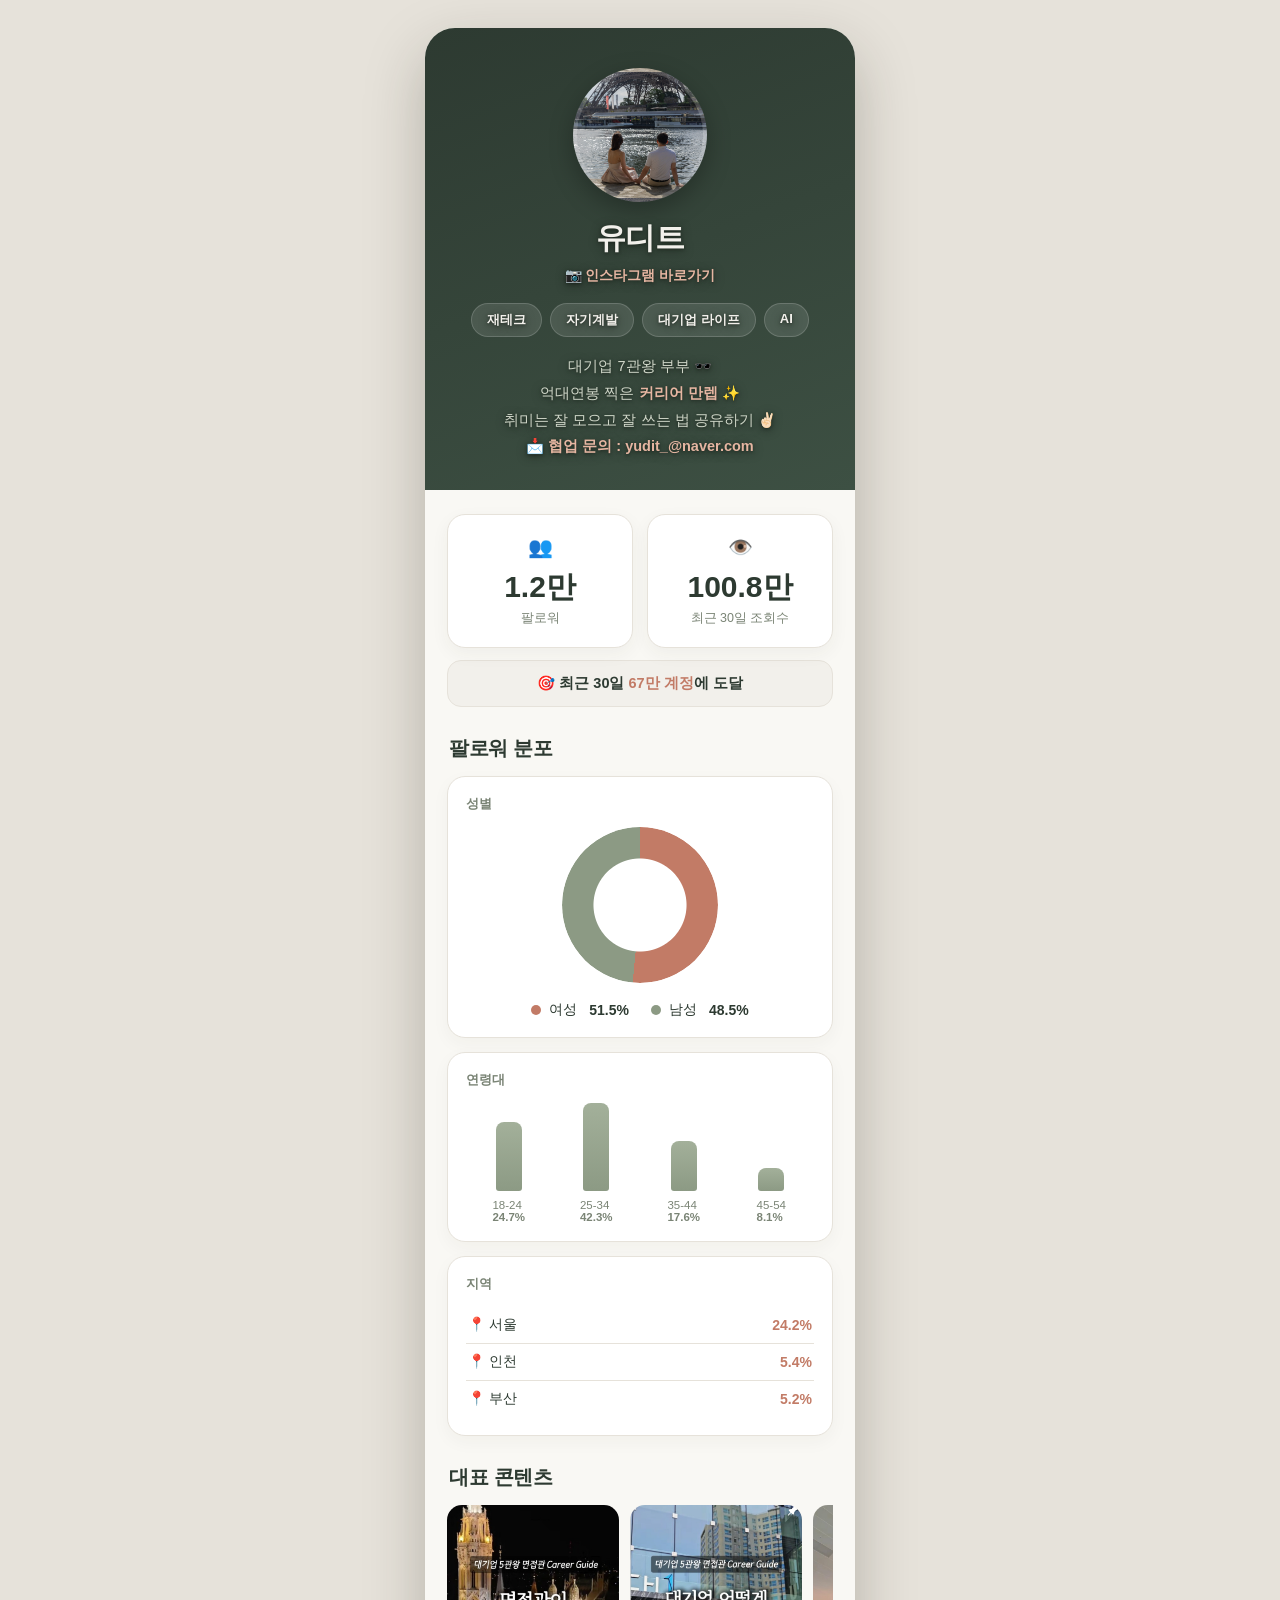
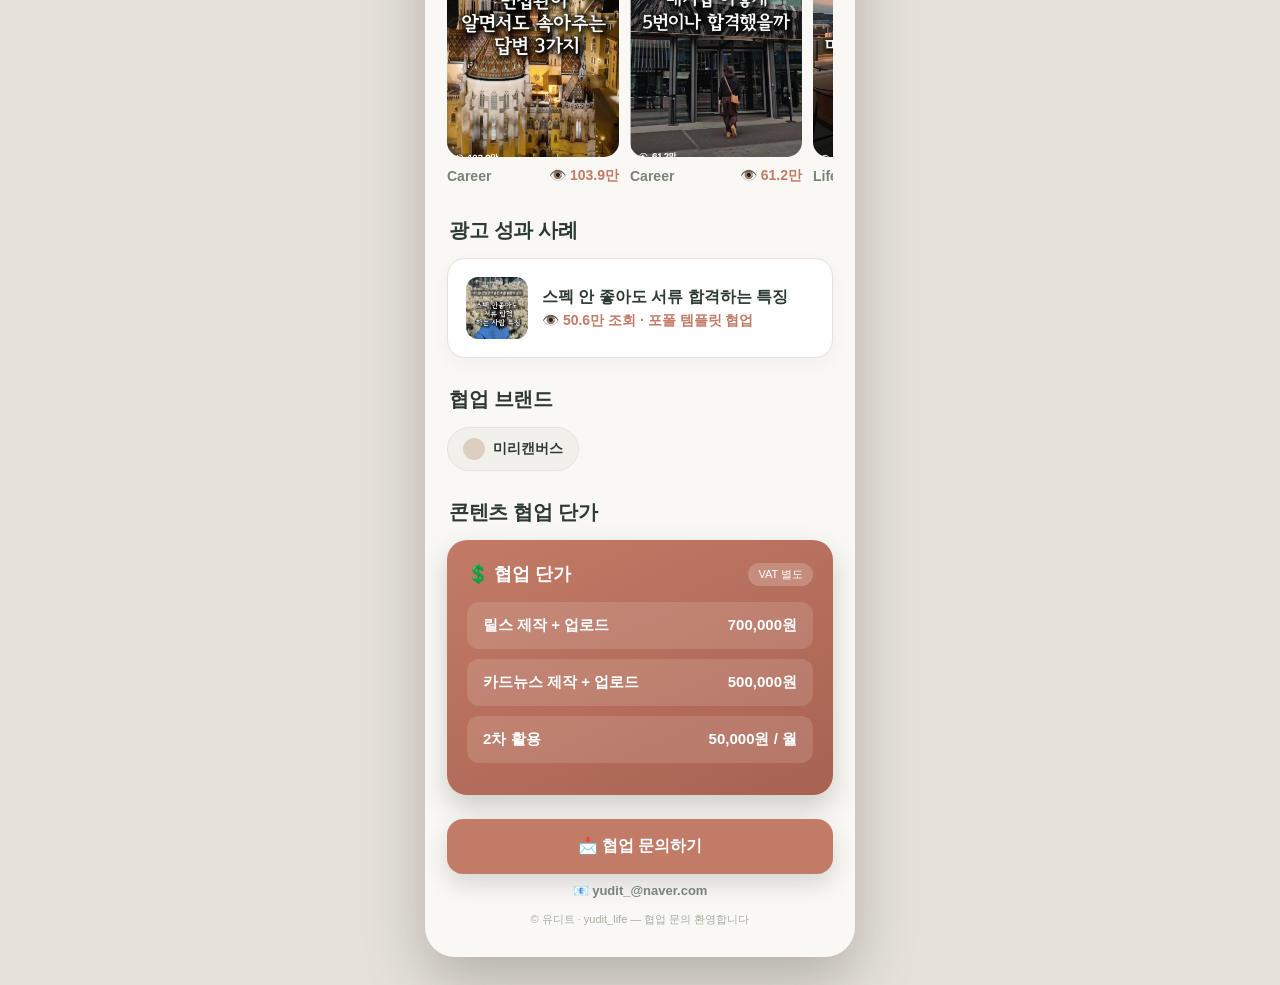
==== mediakit/index.html @ 85c6b7f2 "성과 탭 미디어킷 서브탭 추가 + 팔로워 데이터 유실 버그 수정 - saveFollowerCount에 markDirty('performance') 추가: 다른 테이블이 dirty일" ====
<!DOCTYPE html>
<html lang="ko">
<head>
<meta charset="UTF-8">
<meta name="viewport" content="width=device-width, initial-scale=1.0">
<title>유디트 미디어킷</title>
<style>
  *{box-sizing:border-box;margin:0;padding:0;}
  body{font-family:-apple-system,"Apple SD Gothic Neo","Pretendard",sans-serif;background:var(--stonebg,#E6E2DA);padding:28px 0;color:var(--ink);-webkit-font-smoothing:antialiased;}
  .demo{display:inline-block;font-size:10px;font-weight:700;color:var(--accent);background:var(--soft);border:1px solid var(--line);padding:1px 8px;border-radius:20px;vertical-align:middle;margin-left:6px;}
  .fill{color:#c2bcb0 !important;letter-spacing:1px;}

  .phone{width:430px;margin:0 auto;background:var(--pagebg);border-radius:30px;overflow:hidden;box-shadow:0 24px 60px rgba(40,35,25,.26);}

  .head{background:var(--hd);padding:40px 26px 30px;text-align:center;color:var(--hdtext);}
  .ava{width:134px;height:134px;border-radius:50%;margin:0 auto 16px;background:url('header.jpg') center 60%/cover;box-shadow:0 8px 24px rgba(0,0,0,.28);border:4px solid rgba(255,255,255,.18);}
  .head .name,.head .iglink,.head .bio,.head .tag{text-shadow:0 2px 10px rgba(20,26,20,.6),0 1px 3px rgba(20,26,20,.5);}
  .name{font-size:30px;font-weight:800;letter-spacing:-.5px;}
  .iglink{display:inline-flex;align-items:center;gap:6px;margin-top:8px;font-size:14px;color:var(--ig);font-weight:600;text-decoration:none;}
  .tags{display:flex;flex-wrap:wrap;gap:8px;justify-content:center;margin:18px 0 16px;}
  .tag{font-size:13px;font-weight:600;color:var(--hdtext);background:rgba(255,255,255,.11);border:1px solid rgba(255,255,255,.16);padding:7px 15px;border-radius:30px;}
  .bio{font-size:14.5px;line-height:1.85;color:var(--biotext);}
  .bio .em{color:var(--ig);font-weight:700;}

  .body{padding:24px 22px 30px;}
  .stat-row{display:flex;gap:14px;margin-bottom:12px;}
  .reach{background:var(--soft);border:1px solid var(--line);border-radius:14px;padding:13px;text-align:center;font-size:14.5px;font-weight:600;color:var(--ink);margin-bottom:26px;}
  .reach b{color:var(--accent);font-weight:800;}
  .stat{flex:1;background:var(--card);border:1px solid var(--line);border-radius:18px;padding:20px 14px;text-align:center;box-shadow:0 6px 18px rgba(60,50,30,.05);}
  .stat .ic{font-size:20px;}
  .stat .num{font-size:30px;font-weight:800;margin:8px 0 2px;}
  .stat .lab{font-size:12.5px;color:var(--grey);}

  h2{font-size:20px;font-weight:800;margin:28px 2px 14px;letter-spacing:-.3px;color:var(--ink);}

  .panel{background:var(--card);border:1px solid var(--line);border-radius:18px;padding:18px;box-shadow:0 6px 18px rgba(60,50,30,.04);margin-bottom:14px;}
  .panel .ttl{font-size:13px;color:var(--grey);font-weight:700;margin-bottom:14px;}

  .donut-wrap{display:flex;flex-direction:column;align-items:center;gap:18px;}
  .donut{width:156px;height:156px;border-radius:50%;flex-shrink:0;background:var(--donut);-webkit-mask:radial-gradient(circle 47px at center,transparent 98%,#000 100%);mask:radial-gradient(circle 47px at center,transparent 98%,#000 100%);}
  .legend{display:flex;gap:22px;justify-content:center;flex-wrap:wrap;}
  .legend li{list-style:none;font-size:14px;color:var(--ink);display:flex;align-items:center;gap:8px;}
  .dot{width:10px;height:10px;border-radius:50%;display:inline-block;}

  .bars{display:flex;align-items:flex-end;gap:18px;height:120px;padding:0 8px;}
  .bar-col{flex:1;display:flex;flex-direction:column;align-items:center;justify-content:flex-end;height:100%;}
  .bar{width:26px;border-radius:8px 8px 3px 3px;background:var(--bar);}
  .bar-lab{font-size:11.5px;color:var(--grey);margin-top:8px;}

  .geo{display:flex;justify-content:space-between;align-items:center;padding:9px 2px;font-size:14px;}
  .geo + .geo{border-top:1px solid var(--line);}
  .geo .v{font-weight:800;color:var(--accent);}

  .reels{display:flex;gap:11px;overflow-x:auto;padding-bottom:4px;}
  .reel{flex:0 0 172px;}
  .thumb{height:252px;border-radius:15px;display:flex;align-items:flex-end;padding:12px;color:#fff;font-weight:800;font-size:14px;line-height:1.25;}
  .reel .meta{display:flex;justify-content:space-between;align-items:center;margin-top:10px;font-size:14px;}
  .reel .cat{color:var(--grey);font-weight:600;}
  .reel .view{color:var(--accent);font-weight:800;}

  .case{display:flex;align-items:center;gap:14px;}
  .case .pic{width:62px;height:62px;border-radius:12px;background:var(--thumb2);flex-shrink:0;}
  .case .nm{font-weight:800;font-size:16px;}
  .case .vw{color:var(--accent);font-weight:700;font-size:14px;margin-top:4px;}

  .brands{display:flex;flex-wrap:wrap;gap:10px;}
  .brand{display:flex;align-items:center;gap:8px;font-size:13.5px;font-weight:600;color:var(--ink);background:var(--soft);border:1px solid var(--line);padding:10px 15px;border-radius:30px;}
  .brand .b{width:22px;height:22px;border-radius:50%;background:var(--clay,#d8d1c0);display:inline-block;}

  .price{background:var(--price);border-radius:20px;padding:22px 20px;color:var(--pricetext);box-shadow:0 12px 28px rgba(0,0,0,.18);}
  .price .ph{display:flex;justify-content:space-between;align-items:center;margin-bottom:16px;}
  .price .ph .h{font-size:18px;font-weight:800;}
  .price .vat{font-size:11px;background:rgba(255,255,255,.2);padding:4px 10px;border-radius:20px;}
  .prow{display:flex;justify-content:space-between;align-items:center;background:rgba(255,255,255,.13);border-radius:12px;padding:14px 16px;margin-bottom:10px;font-size:15px;font-weight:600;}
  .prow .amt{font-weight:800;}

  .contact{display:flex;align-items:center;justify-content:center;gap:8px;margin-top:24px;padding:17px;border-radius:16px;background:var(--accent);color:#fff;font-size:16px;font-weight:800;text-decoration:none;box-shadow:0 10px 24px rgba(0,0,0,.14);}
  .contact-mail{text-align:center;font-size:13px;color:var(--grey);margin-top:9px;font-weight:600;}
  .pdf{display:flex;align-items:center;justify-content:center;gap:8px;margin-top:12px;padding:15px;border-radius:16px;background:var(--pdf);color:#fff;font-size:14px;font-weight:700;}
  .foot{text-align:center;font-size:11px;color:var(--muted);margin-top:14px;}

  /* ===== 팔레트 ===== */
  .pA{--pagebg:#F9F8F4;--stonebg:#E6E2DA;--hd:linear-gradient(160deg,#2D3A31,#3d5043);--hdtext:#F2F0EB;--biotext:#cfd6c8;--ava:linear-gradient(135deg,#C27B66,#8C9A84);--ig:#e6b6a2;--card:#fff;--soft:#F2F0EB;--line:#E6E2DA;--ink:#2D3A31;--grey:#7a8475;--muted:#a7ad9f;--accent:#C27B66;--clay:#DCCFC2;--bar:linear-gradient(180deg,#a3b09a,#8C9A84);--donut:conic-gradient(#C27B66 0 51.5%,#8C9A84 51.5% 100%);--price:linear-gradient(155deg,#C27B66,#a86251);--pricetext:#fff;--pdf:#2D3A31;--thumb1:linear-gradient(160deg,#6b7d63,#9aa890);--thumb2:linear-gradient(160deg,#c08a76,#dcc3b3);--thumb3:linear-gradient(160deg,#7d8a72,#b6a690);--thumb4:linear-gradient(160deg,#3d5043,#6b7d63);}
  .pB{--pagebg:#FAF7F0;--stonebg:#E4DECF;--hd:linear-gradient(160deg,#132238,#22375a);--hdtext:#F6F1E6;--biotext:#cbd4e2;--ava:linear-gradient(135deg,#c8a96a,#ecdab0);--ig:#e0c88c;--card:#fff;--soft:#F7F3EA;--line:#ECE4D4;--ink:#1b2942;--grey:#7d8597;--muted:#aab0bd;--accent:#b6924f;--clay:#e0d6c0;--bar:linear-gradient(180deg,#d4b878,#c8a96a);--donut:conic-gradient(#c8a96a 0 70%,#33518a 70% 92%,#d8cbb0 92% 100%);--price:linear-gradient(155deg,#132238,#26426c);--pricetext:#F6F1E6;--pdf:#132238;--thumb1:linear-gradient(160deg,#2c486f,#4a6ea0);--thumb2:linear-gradient(160deg,#b89a5e,#e2cd97);--thumb3:linear-gradient(160deg,#1f3252,#3a5a8a);--thumb4:linear-gradient(160deg,#c8a96a,#a8863f);}
  .pC{--pagebg:#F8F6F1;--stonebg:#E5E0D6;--hd:linear-gradient(160deg,#222020,#3a352f);--hdtext:#F3EFE8;--biotext:#cfc9bf;--ava:linear-gradient(135deg,#caa46a,#9c9183);--ig:#d6bc92;--card:#fff;--soft:#F4F1EC;--line:#E7E2D9;--ink:#2b2825;--grey:#867f73;--muted:#a8a195;--accent:#b1924f;--clay:#ddd4c4;--bar:linear-gradient(180deg,#b6a06a,#8a8278);--donut:conic-gradient(#bfa066 0 70%,#46423c 70% 92%,#ccc3b4 92% 100%);--price:linear-gradient(155deg,#262320,#423b33);--pricetext:#F3EFE8;--pdf:#222020;--thumb1:linear-gradient(160deg,#4a443c,#7a7164);--thumb2:linear-gradient(160deg,#b89a5e,#ddc890);--thumb3:linear-gradient(160deg,#3a352f,#5e574d);--thumb4:linear-gradient(160deg,#bfa066,#8a7340);}
  .t1{background:var(--thumb1);} .t2{background:var(--thumb2);} .t3{background:var(--thumb3);} .t4{background:var(--thumb4);}
  .stat .num{color:var(--ink);}
</style>
</head>
<body class="pA">
<div class="phone">
  <div class="head">
    <div class="ava"></div>
    <div class="name">유디트</div>
    <a class="iglink" href="https://www.instagram.com/yudit_life/" target="_blank" rel="noopener">📷 인스타그램 바로가기</a>
    <div class="tags"><span class="tag">재테크</span><span class="tag">자기계발</span><span class="tag">대기업 라이프</span><span class="tag">AI</span></div>
    <div class="bio">대기업 7관왕 부부 🕶️<br>억대연봉 찍은 <span class="em">커리어 만렙</span> ✨<br>취미는 잘 모으고 잘 쓰는 법 공유하기 ✌🏻<br><span class="em">📩 협업 문의 : yudit_@naver.com</span></div>
  </div>

  <div class="body">
    <div class="stat-row">
      <div class="stat"><div class="ic">👥</div><div class="num">1.2만</div><div class="lab">팔로워</div></div>
      <div class="stat"><div class="ic">👁️</div><div class="num">100.8만</div><div class="lab">최근 30일 조회수</div></div>
    </div>
    <div class="reach">🎯 최근 30일 <b>67만 계정</b>에 도달</div>

    <h2>팔로워 분포</h2>
    <div class="panel">
      <div class="ttl">성별</div>
      <div class="donut-wrap">
        <div class="donut"></div>
        <ul class="legend">
          <li><span class="dot" style="background:var(--accent)"></span> 여성 <b style="margin-left:4px">51.5%</b></li>
          <li><span class="dot" style="background:#8C9A84"></span> 남성 <b style="margin-left:4px">48.5%</b></li>
        </ul>
      </div>
    </div>
    <div class="panel">
      <div class="ttl">연령대</div>
      <div class="bars">
        <div class="bar-col"><div class="bar" style="height:58%"></div><div class="bar-lab">18-24<br><b>24.7%</b></div></div>
        <div class="bar-col"><div class="bar" style="height:100%"></div><div class="bar-lab">25-34<br><b>42.3%</b></div></div>
        <div class="bar-col"><div class="bar" style="height:42%"></div><div class="bar-lab">35-44<br><b>17.6%</b></div></div>
        <div class="bar-col"><div class="bar" style="height:19%"></div><div class="bar-lab">45-54<br><b>8.1%</b></div></div>
      </div>
    </div>
    <div class="panel">
      <div class="ttl">지역</div>
      <div class="geo"><span>📍 서울</span><span class="v">24.2%</span></div>
      <div class="geo"><span>📍 인천</span><span class="v">5.4%</span></div>
      <div class="geo"><span>📍 부산</span><span class="v">5.2%</span></div>
    </div>

    <h2>대표 콘텐츠</h2>
    <div class="reels">
      <div class="reel"><div class="thumb" style="background:url('reel1.png') center 18%/cover"></div><div class="meta"><span class="cat">Career</span><span class="view">👁️ 103.9만</span></div></div>
      <div class="reel"><div class="thumb" style="background:url('reel2.png') center 18%/cover"></div><div class="meta"><span class="cat">Career</span><span class="view">👁️ 61.2만</span></div></div>
      <div class="reel"><div class="thumb" style="background:url('reel3.png') center 18%/cover"></div><div class="meta"><span class="cat">Life</span><span class="view">👁️ 34.3만</span></div></div>
      <div class="reel"><div class="thumb" style="background:url('reel4.png') center 18%/cover"></div><div class="meta"><span class="cat">Money</span><span class="view">👁️ 15.2만</span></div></div>
    </div>

    <h2>광고 성과 사례</h2>
    <div class="panel">
      <div class="case"><div class="pic" style="background:url('ad1.png') center 20%/cover"></div><div><div class="nm">스펙 안 좋아도 서류 합격하는 특징</div><div class="vw">👁️ 50.6만 조회 · 포폴 템플릿 협업</div></div></div>
    </div>

    <h2>협업 브랜드</h2>
    <div class="brands">
      <span class="brand"><span class="b"></span>미리캔버스</span>
    </div>

    <h2>콘텐츠 협업 단가</h2>
    <div class="price">
      <div class="ph"><span class="h">💲 협업 단가</span><span class="vat">VAT 별도</span></div>
      <div class="prow"><span>릴스 제작 + 업로드</span><span class="amt">700,000원</span></div>
      <div class="prow"><span>카드뉴스 제작 + 업로드</span><span class="amt">500,000원</span></div>
      <div class="prow"><span>2차 활용</span><span class="amt">50,000원 / 월</span></div>
    </div>

    <a class="contact" href="mailto:yudit_@naver.com?subject=%5B%ED%98%91%EC%97%85%20%EB%AC%B8%EC%9D%98%5D%20%EC%9C%A0%EB%94%94%ED%8A%B8%20%EC%B1%84%EB%84%90%20%ED%98%91%EC%97%85%20%EC%A0%9C%EC%95%88">📩 협업 문의하기</a>
    <div class="contact-mail">📧 yudit_@naver.com</div>
    <div class="foot">© 유디트 · yudit_life — 협업 문의 환영합니다</div>
  </div>
</div>
<style>@media print{body{background:#fff !important;padding:0 !important;}.phone{box-shadow:none !important;border-radius:0 !important;margin:0 auto !important;}}</style>
<script>if(new URLSearchParams(location.search).get("print")){addEventListener("load",function(){setTimeout(function(){window.print();},500);});}</script>
</body>
</html>
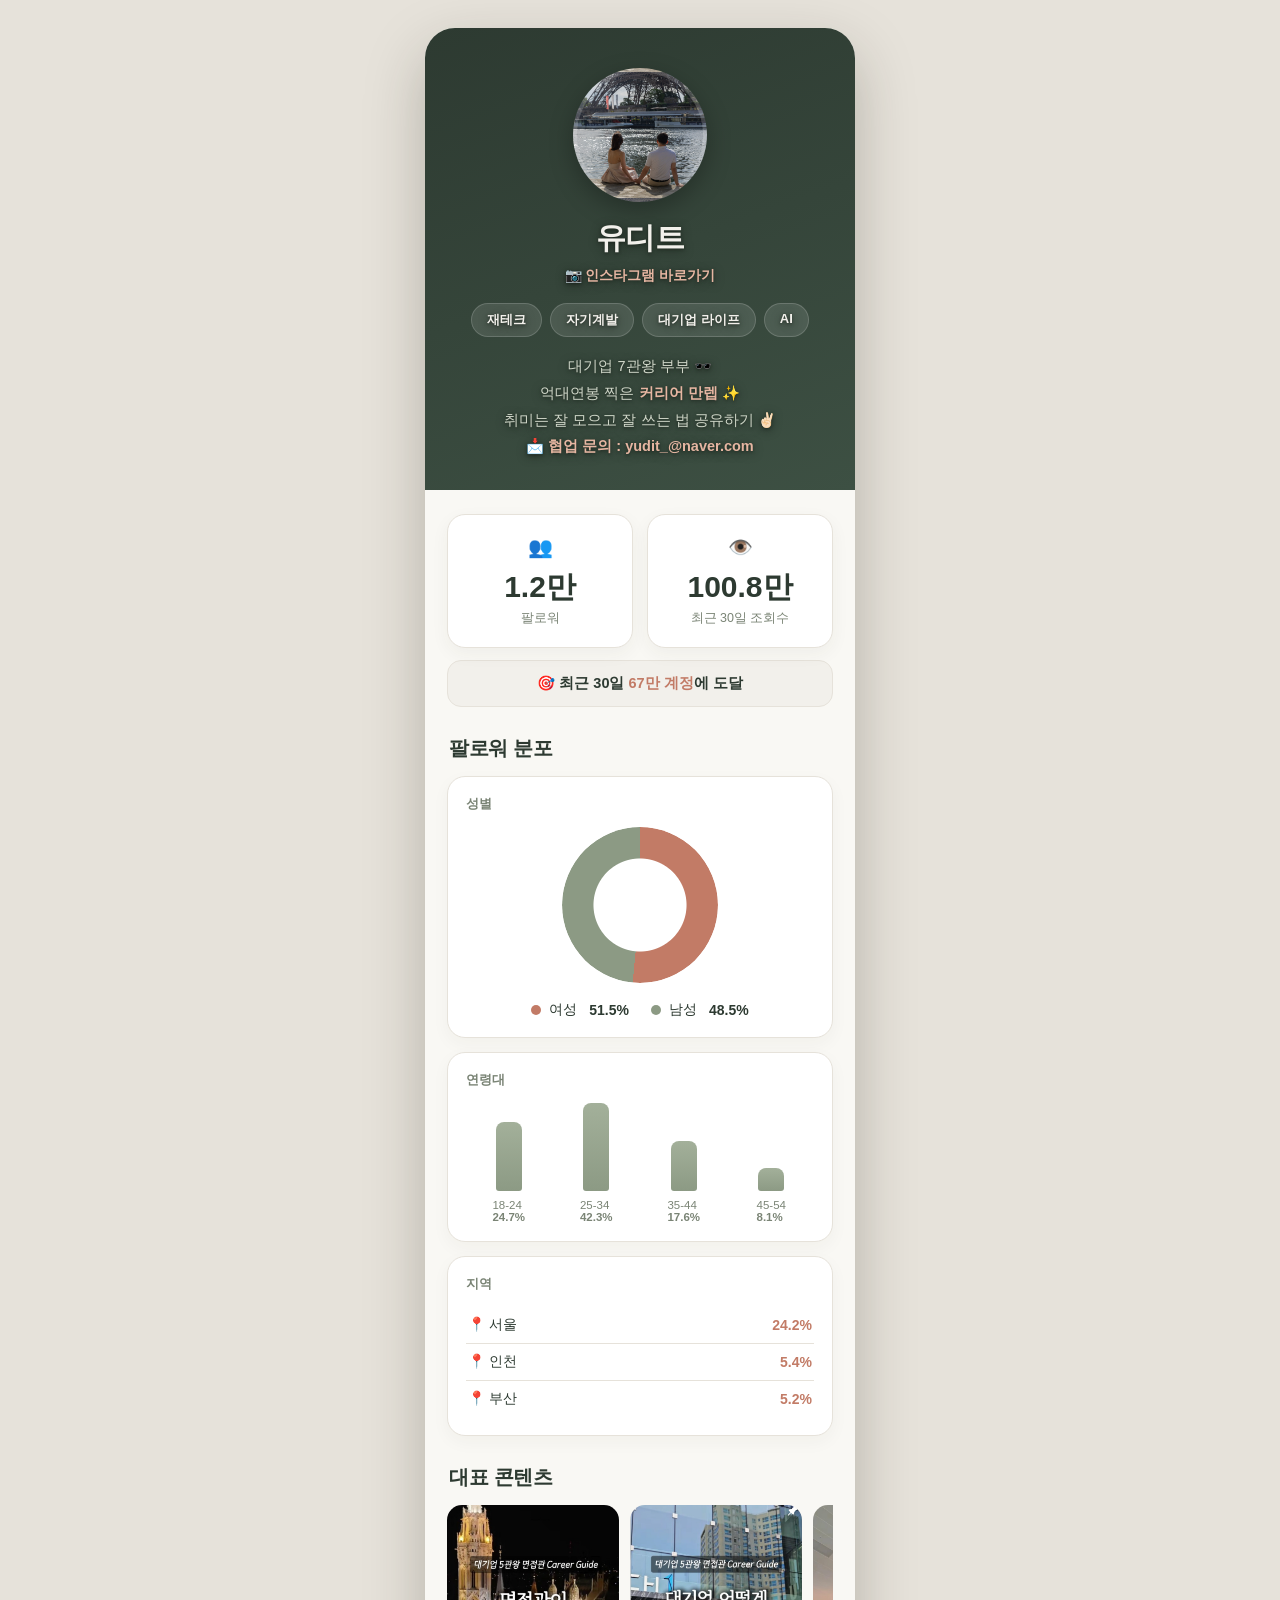
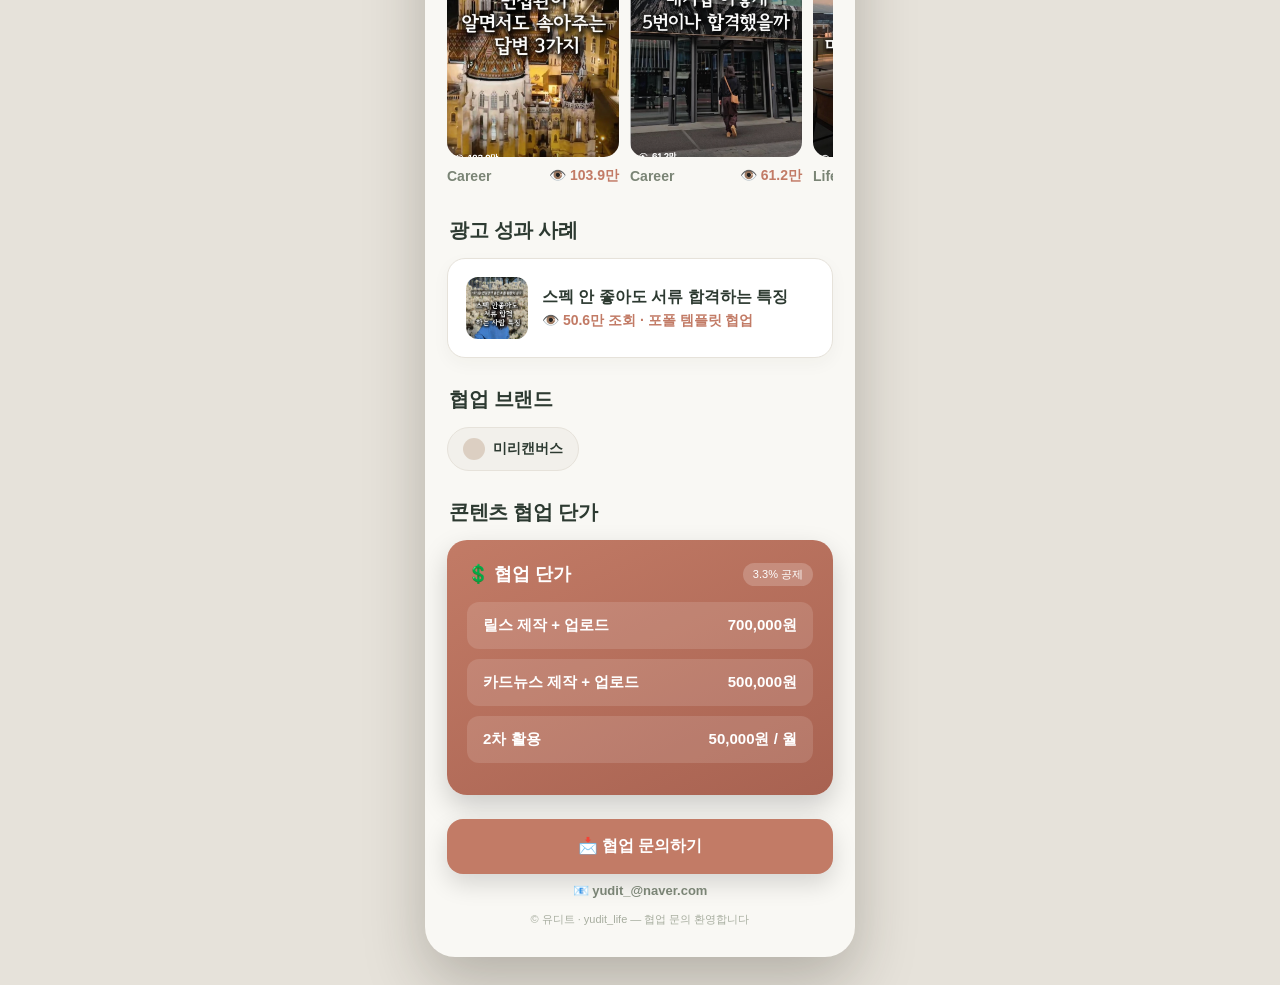
==== commit 0771e64a: "미디어킷(한국어) 단가 배지 VAT 별도 → 3.3% 공제 개인 원천징수(3.3%) 구조에 맞게 배지 문구 변경. 영어(USD)는 유지.  Co-Authored-By: Claude" ====
--- a/mediakit/index.html
+++ b/mediakit/index.html
@@ -151,7 +151,7 @@
 
     <h2>콘텐츠 협업 단가</h2>
     <div class="price">
-      <div class="ph"><span class="h">💲 협업 단가</span><span class="vat">VAT 별도</span></div>
+      <div class="ph"><span class="h">💲 협업 단가</span><span class="vat">3.3% 공제</span></div>
       <div class="prow"><span>릴스 제작 + 업로드</span><span class="amt">700,000원</span></div>
       <div class="prow"><span>카드뉴스 제작 + 업로드</span><span class="amt">500,000원</span></div>
       <div class="prow"><span>2차 활용</span><span class="amt">50,000원 / 월</span></div>
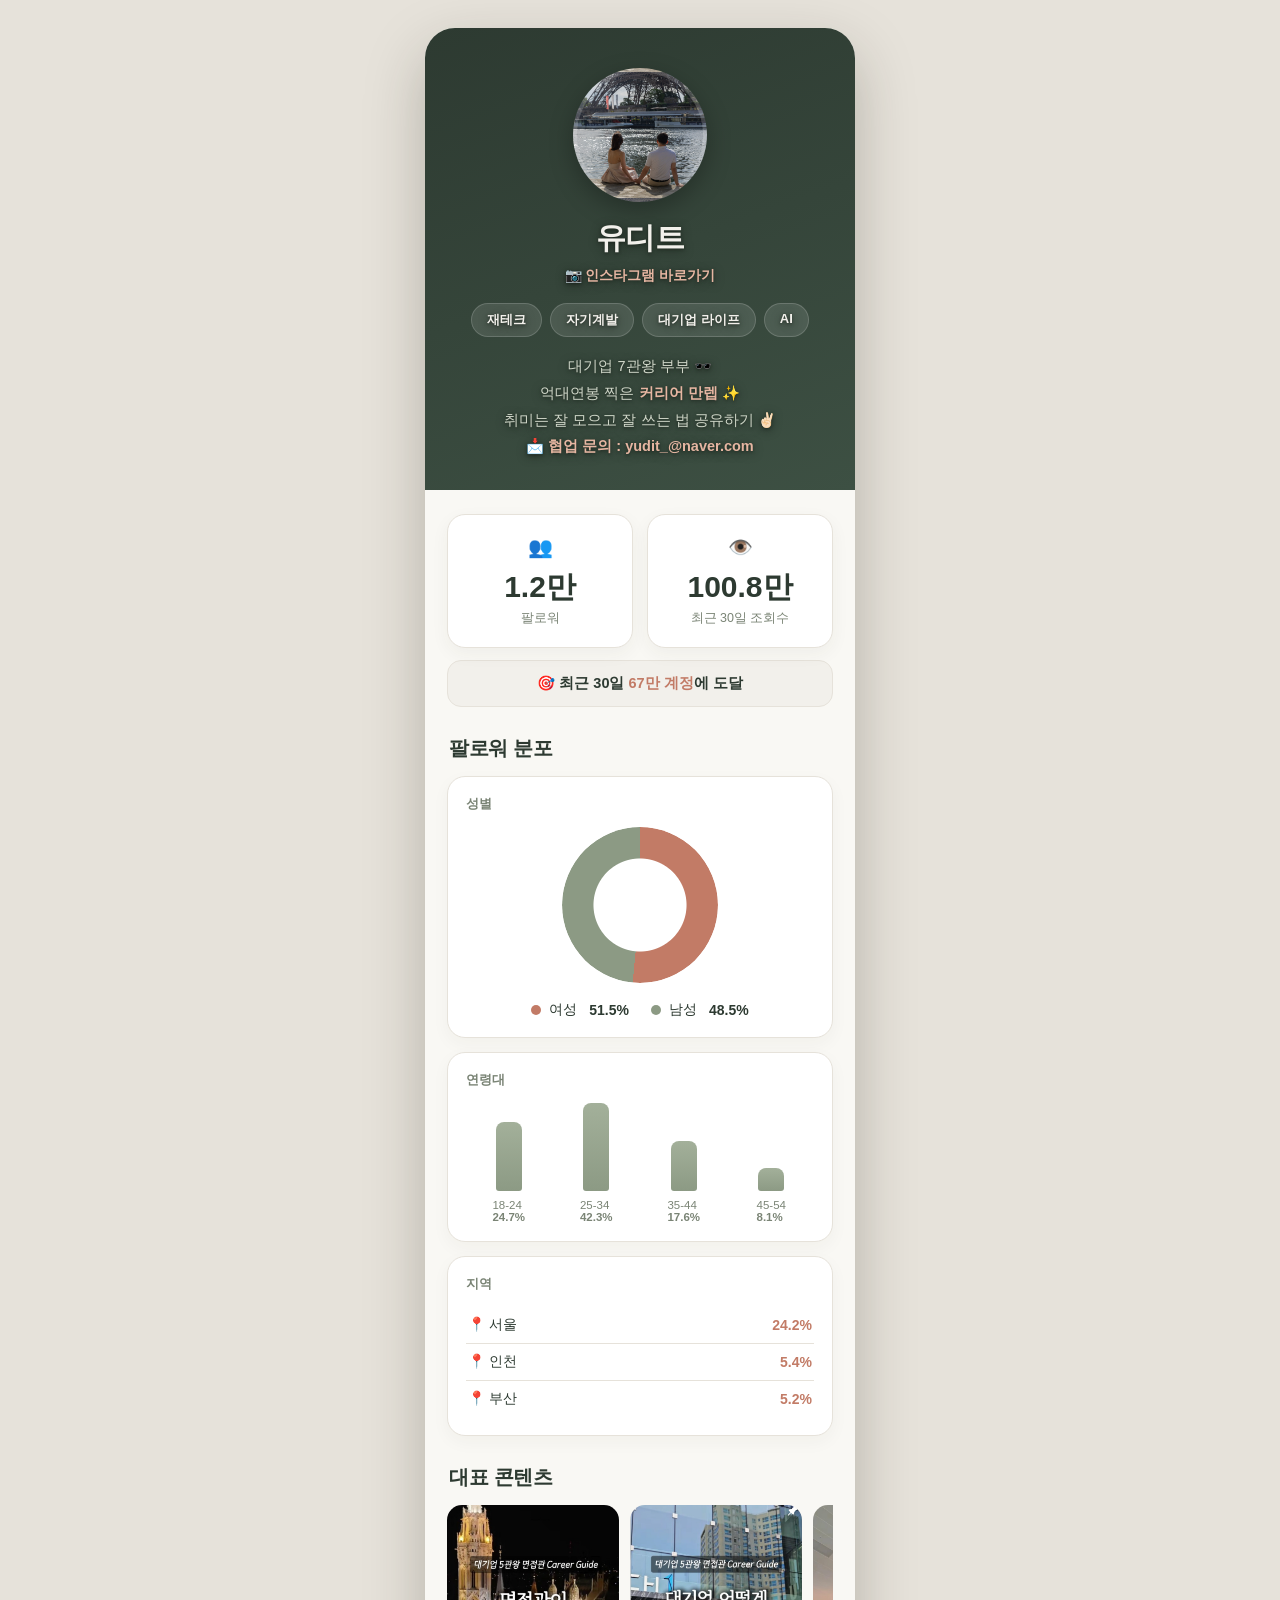
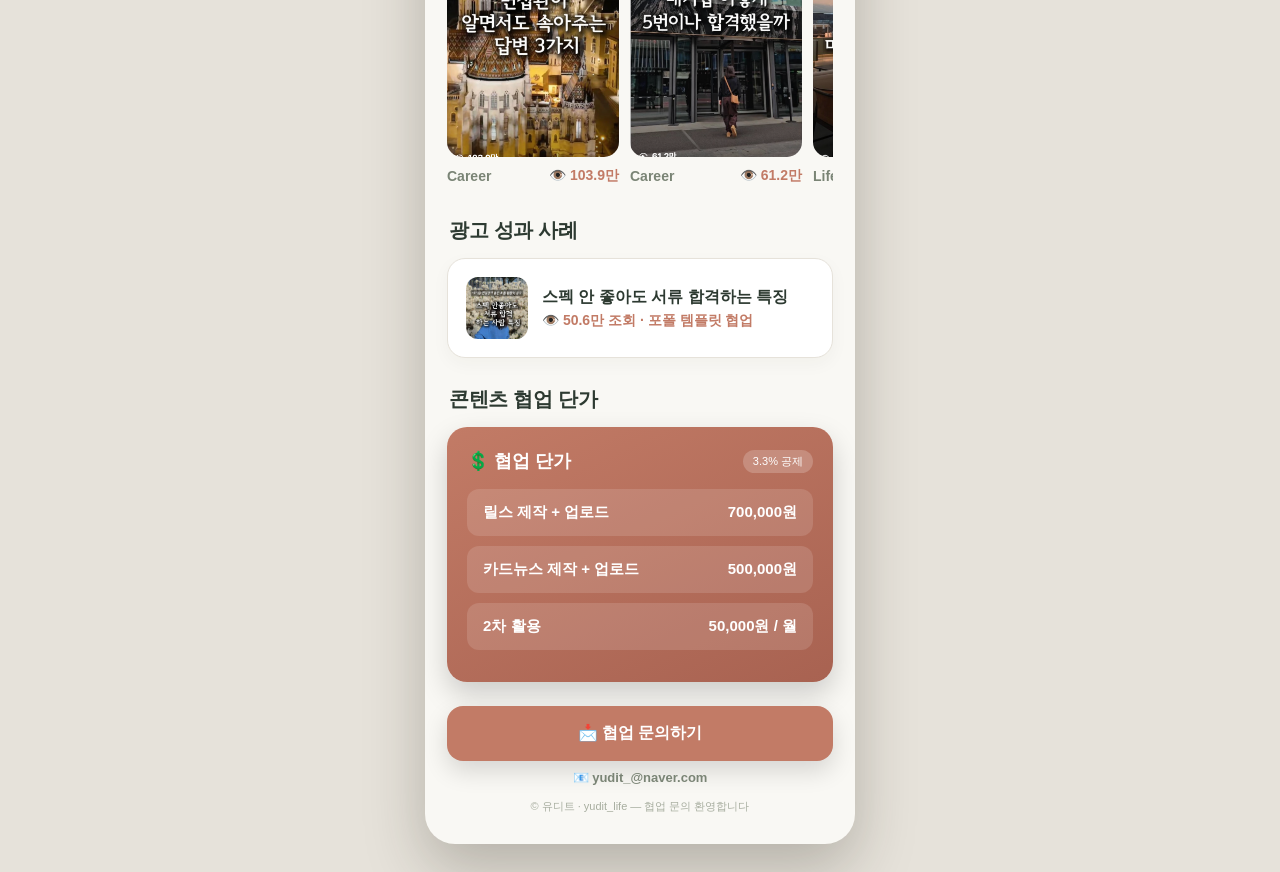
==== commit f9d19a41: "미디어킷 동적화 1단계: 데이터 렌더 엔진 + 팔로워 자동연동 - mediakit-data.js: Supabase(mediakit+performance) 읽어 .phone 렌더 -" ====
--- a/mediakit/index.html
+++ b/mediakit/index.html
@@ -164,5 +164,7 @@
 </div>
 <style>@media print{body{background:#fff !important;padding:0 !important;}.phone{box-shadow:none !important;border-radius:0 !important;margin:0 auto !important;}}</style>
 <script>if(new URLSearchParams(location.search).get("print")){addEventListener("load",function(){setTimeout(function(){window.print();},500);});}</script>
+<script>window.MK_LANG="ko";</script>
+<script src="mediakit-data.js"></script>
 </body>
 </html>
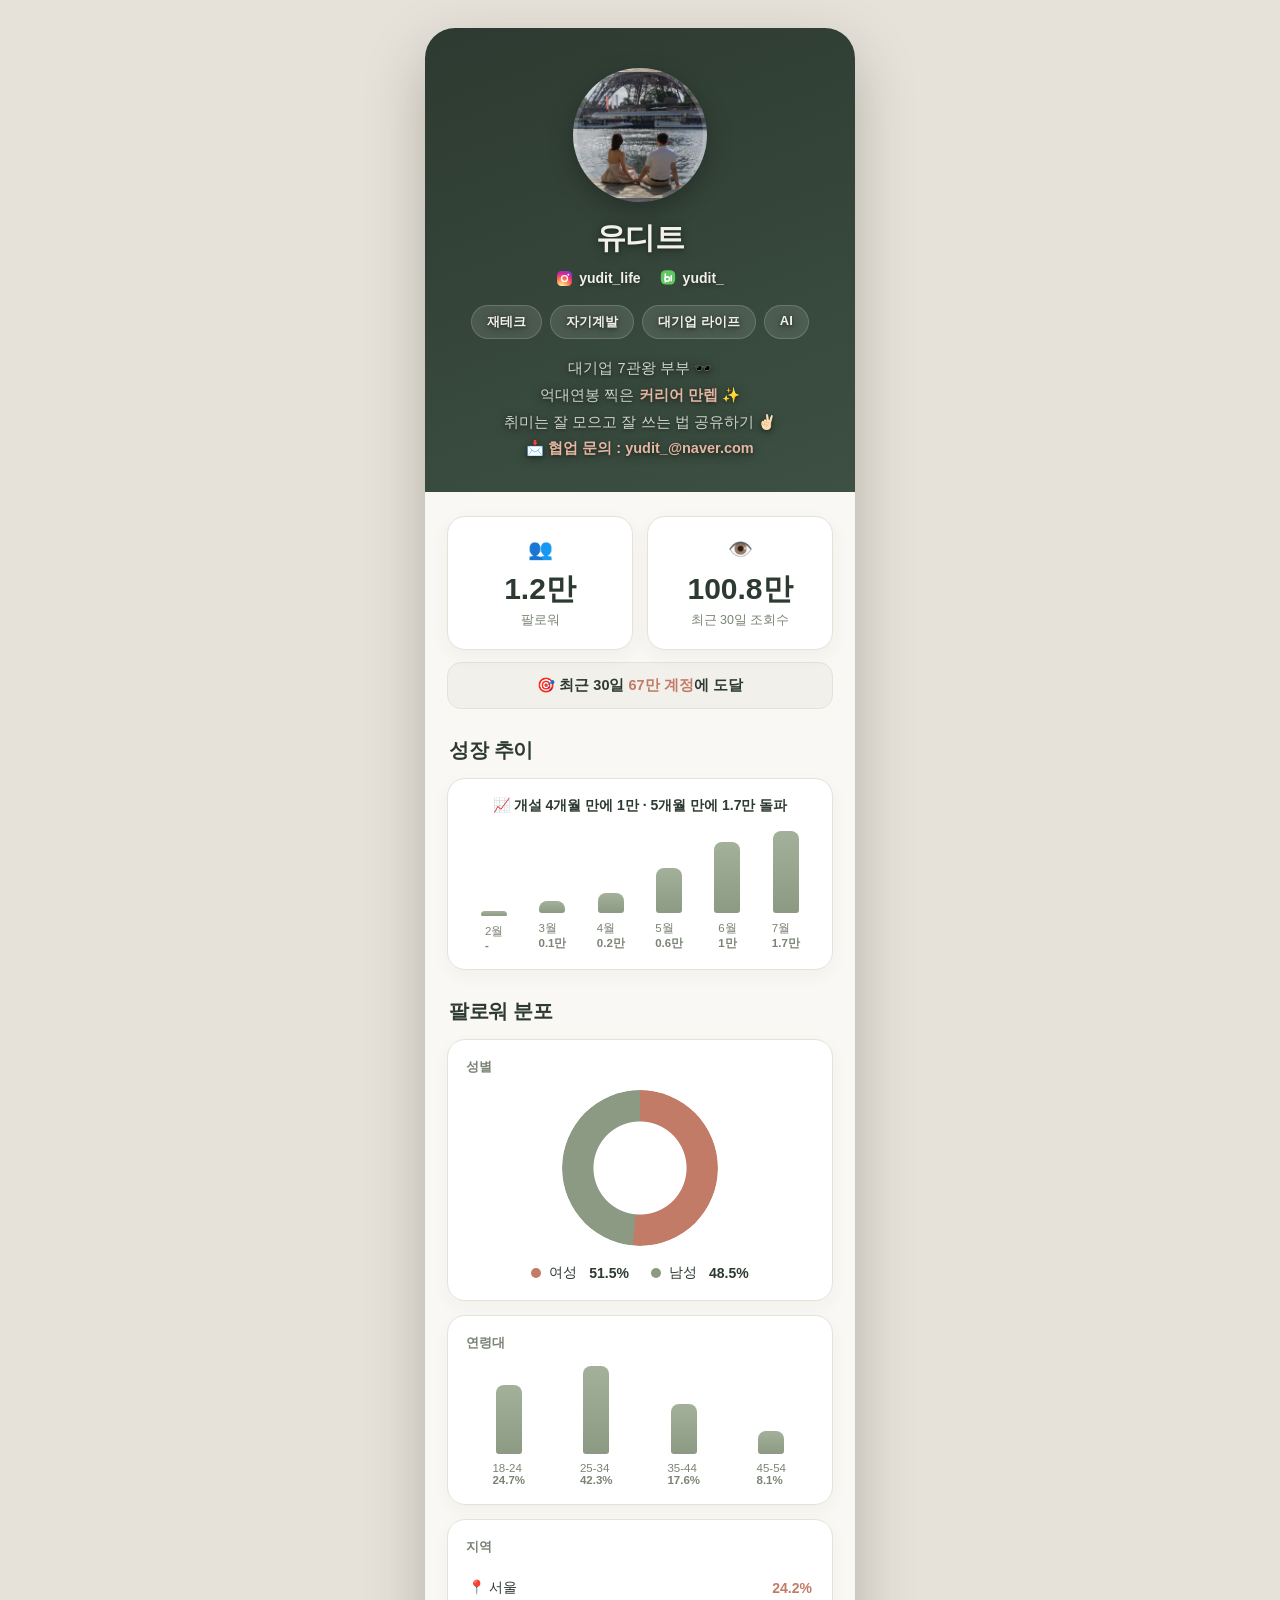
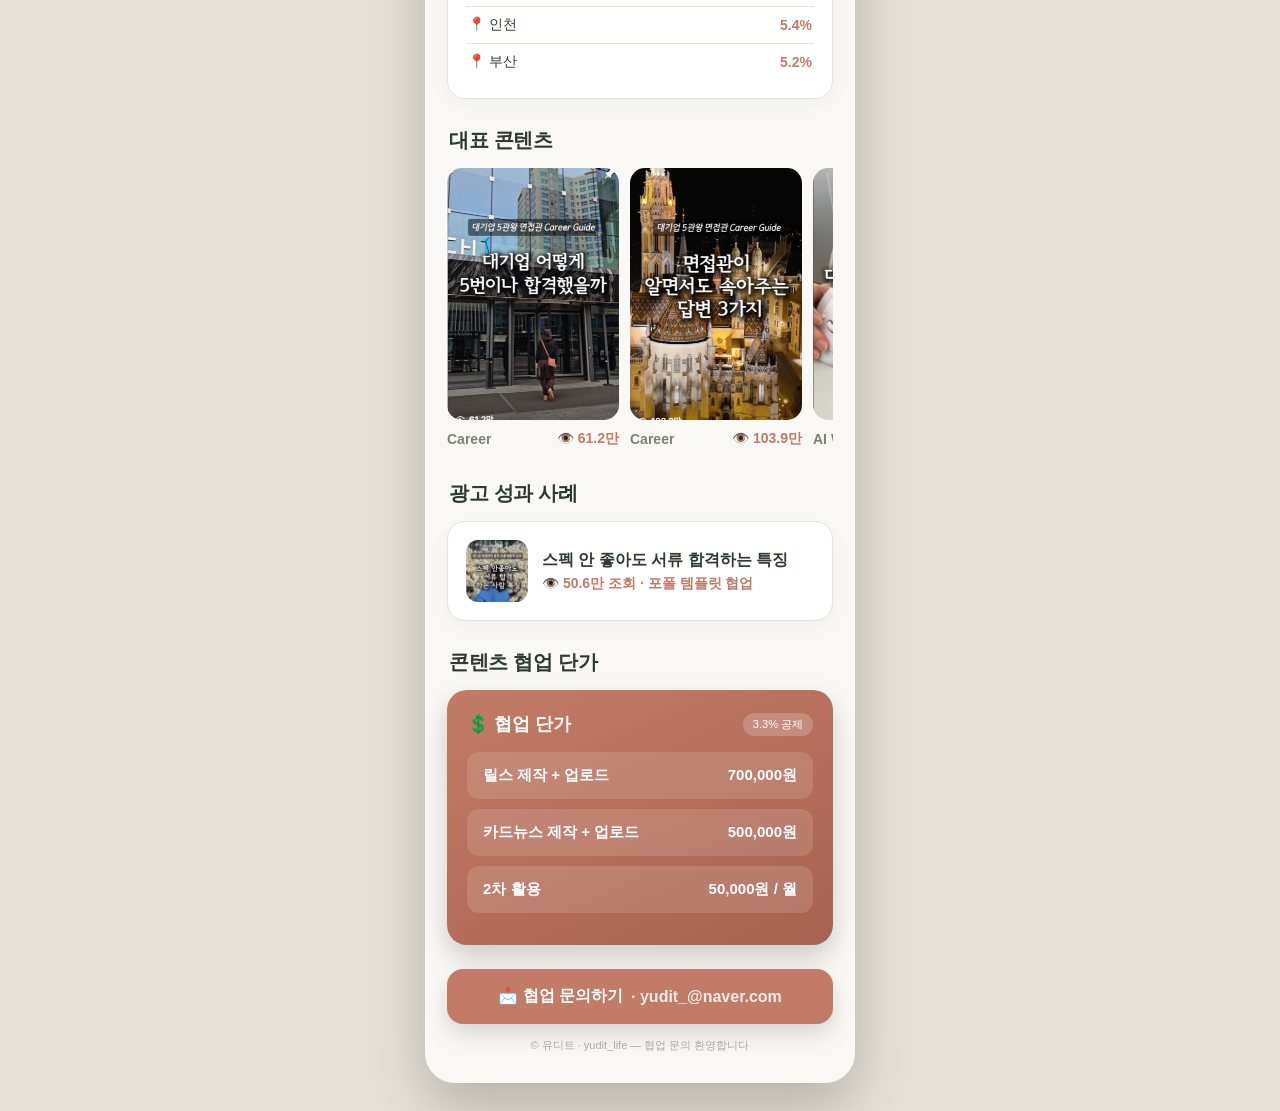
==== commit af683398: "미디어킷: Cloudflare Pages로 이전 + PDF 인쇄 깨짐 수정 - 스튜디오 미디어킷 링크를 netlify → yudit-mediakit.pages.dev 로 교체   " ====
--- a/mediakit/index.html
+++ b/mediakit/index.html
@@ -10,13 +10,17 @@
   .demo{display:inline-block;font-size:10px;font-weight:700;color:var(--accent);background:var(--soft);border:1px solid var(--line);padding:1px 8px;border-radius:20px;vertical-align:middle;margin-left:6px;}
   .fill{color:#c2bcb0 !important;letter-spacing:1px;}
 
-  .phone{width:430px;margin:0 auto;background:var(--pagebg);border-radius:30px;overflow:hidden;box-shadow:0 24px 60px rgba(40,35,25,.26);}
+  .phone{width:100%;max-width:430px;margin:0 auto;background:var(--pagebg);border-radius:30px;overflow:hidden;box-shadow:0 24px 60px rgba(40,35,25,.26);}
+  @media(max-width:460px){body{padding:12px 0;}}
 
   .head{background:var(--hd);padding:40px 26px 30px;text-align:center;color:var(--hdtext);}
   .ava{width:134px;height:134px;border-radius:50%;margin:0 auto 16px;background:url('header.jpg') center 60%/cover;box-shadow:0 8px 24px rgba(0,0,0,.28);border:4px solid rgba(255,255,255,.18);}
   .head .name,.head .iglink,.head .bio,.head .tag{text-shadow:0 2px 10px rgba(20,26,20,.6),0 1px 3px rgba(20,26,20,.5);}
   .name{font-size:30px;font-weight:800;letter-spacing:-.5px;}
   .iglink{display:inline-flex;align-items:center;gap:6px;margin-top:8px;font-size:14px;color:var(--ig);font-weight:600;text-decoration:none;}
+  .chead{display:flex;gap:18px;justify-content:center;margin-top:10px;flex-wrap:wrap;}
+  .chline{display:inline-flex;align-items:center;gap:6px;font-size:14px;color:var(--hdtext);font-weight:600;text-decoration:none;}
+  .chline span{text-shadow:0 1px 4px rgba(20,26,20,.5);}
   .tags{display:flex;flex-wrap:wrap;gap:8px;justify-content:center;margin:18px 0 16px;}
   .tag{font-size:13px;font-weight:600;color:var(--hdtext);background:rgba(255,255,255,.11);border:1px solid rgba(255,255,255,.16);padding:7px 15px;border-radius:30px;}
   .bio{font-size:14.5px;line-height:1.85;color:var(--biotext);}
@@ -51,6 +55,20 @@
   .geo + .geo{border-top:1px solid var(--line);}
   .geo .v{font-weight:800;color:var(--accent);}
 
+  .chan{display:flex;align-items:center;gap:12px;padding:13px 2px;text-decoration:none;color:var(--ink);}
+  .chan + .chan{border-top:1px solid var(--line);}
+  .chan .ci{font-size:20px;flex-shrink:0;}
+  .chan .cn{font-weight:700;font-size:15px;}
+  .chan .cd{font-size:12.5px;color:var(--grey);margin-top:2px;}
+  .chan .cv{margin-left:auto;font-weight:800;color:var(--accent);font-size:14px;flex-shrink:0;}
+  .chan .go{margin-left:auto;color:var(--grey);font-size:15px;flex-shrink:0;}
+  .chan .col-v{margin-left:auto;display:flex;align-items:center;gap:8px;flex-shrink:0;}
+  .funnel{font-size:13px;color:var(--grey);text-align:center;margin-top:13px;line-height:1.6;font-weight:600;}
+  .funnel b,.funnel .em{color:var(--accent);font-weight:800;}
+  .growth-cap{font-size:14px;font-weight:700;color:var(--ink);text-align:center;margin-bottom:16px;}
+  .updated{text-align:right;font-size:11px;color:var(--grey);margin-bottom:10px;font-weight:600;}
+  .contact-em{font-weight:600;opacity:.85;}
+
   .reels{display:flex;gap:11px;overflow-x:auto;padding-bottom:4px;}
   .reel{flex:0 0 172px;}
   .thumb{height:252px;border-radius:15px;display:flex;align-items:flex-end;padding:12px;color:#fff;font-weight:800;font-size:14px;line-height:1.25;}
@@ -72,6 +90,7 @@
   .price .ph .h{font-size:18px;font-weight:800;}
   .price .vat{font-size:11px;background:rgba(255,255,255,.2);padding:4px 10px;border-radius:20px;}
   .prow{display:flex;justify-content:space-between;align-items:center;background:rgba(255,255,255,.13);border-radius:12px;padding:14px 16px;margin-bottom:10px;font-size:15px;font-weight:600;}
+  .inquiry{text-align:center;font-size:15px;font-weight:700;line-height:1.6;padding:8px 4px;}
   .prow .amt{font-weight:800;}
 
   .contact{display:flex;align-items:center;justify-content:center;gap:8px;margin-top:24px;padding:17px;border-radius:16px;background:var(--accent);color:#fff;font-size:16px;font-weight:800;text-decoration:none;box-shadow:0 10px 24px rgba(0,0,0,.14);}
@@ -162,9 +181,45 @@
     <div class="foot">© 유디트 · yudit_life — 협업 문의 환영합니다</div>
   </div>
 </div>
-<style>@media print{body{background:#fff !important;padding:0 !important;}.phone{box-shadow:none !important;border-radius:0 !important;margin:0 auto !important;}}</style>
+<style>@media print{
+  @page{size:A4;margin:10mm;}
+  html,body{background:#fff !important;padding:0 !important;}
+  *{-webkit-print-color-adjust:exact !important;print-color-adjust:exact !important;}
+  .phone{box-shadow:none !important;border-radius:0 !important;margin:0 auto !important;}
+  .reels{flex-wrap:wrap;overflow:visible;}
+  .reel{flex:0 0 calc(50% - 6px);}
+  .pdf{display:none !important;}
+  .panel,.stat,.price,.reel,.case,.donut-wrap,.bars,.brands{break-inside:avoid;}
+  h2{break-after:avoid;}
+}</style>
 <script>if(new URLSearchParams(location.search).get("print")){addEventListener("load",function(){setTimeout(function(){window.print();},500);});}</script>
 <script>window.MK_LANG="ko";</script>
 <script src="mediakit-data.js"></script>
+<script>
+/* yudit-stats tracking */
+(function(){
+  var SITE="mediakit";
+  var EP="https://yudit-stats.netlify.app/.netlify/functions/track";
+  window.__ydTrack=function(){};
+  try{
+    var p=new URLSearchParams(location.search);
+    if(p.get("yd_notrack")==="1"){ try{localStorage.setItem("yd_notrack","1");}catch(e){} }
+    if(localStorage.getItem("yd_notrack")==="1") return;
+    var sid=localStorage.getItem("yd_sid");
+    if(!sid){ sid=Date.now().toString(36)+Math.random().toString(36).slice(2,8); localStorage.setItem("yd_sid",sid); }
+    window.__ydTrack=function(ev){
+      try{
+        var body=JSON.stringify({site:SITE,event:ev,session:sid});
+        if(navigator.sendBeacon){ navigator.sendBeacon(EP,new Blob([body],{type:"text/plain"})); }
+        else{ fetch(EP,{method:"POST",headers:{"Content-Type":"text/plain"},body:body,keepalive:true}); }
+      }catch(e){}
+    };
+    window.__ydTrack("pageview");
+    document.querySelectorAll(".iglink,.contact").forEach(function(a){
+      a.addEventListener("click",function(){ window.__ydTrack("click"); });
+    });
+  }catch(e){}
+})();
+</script>
 </body>
 </html>
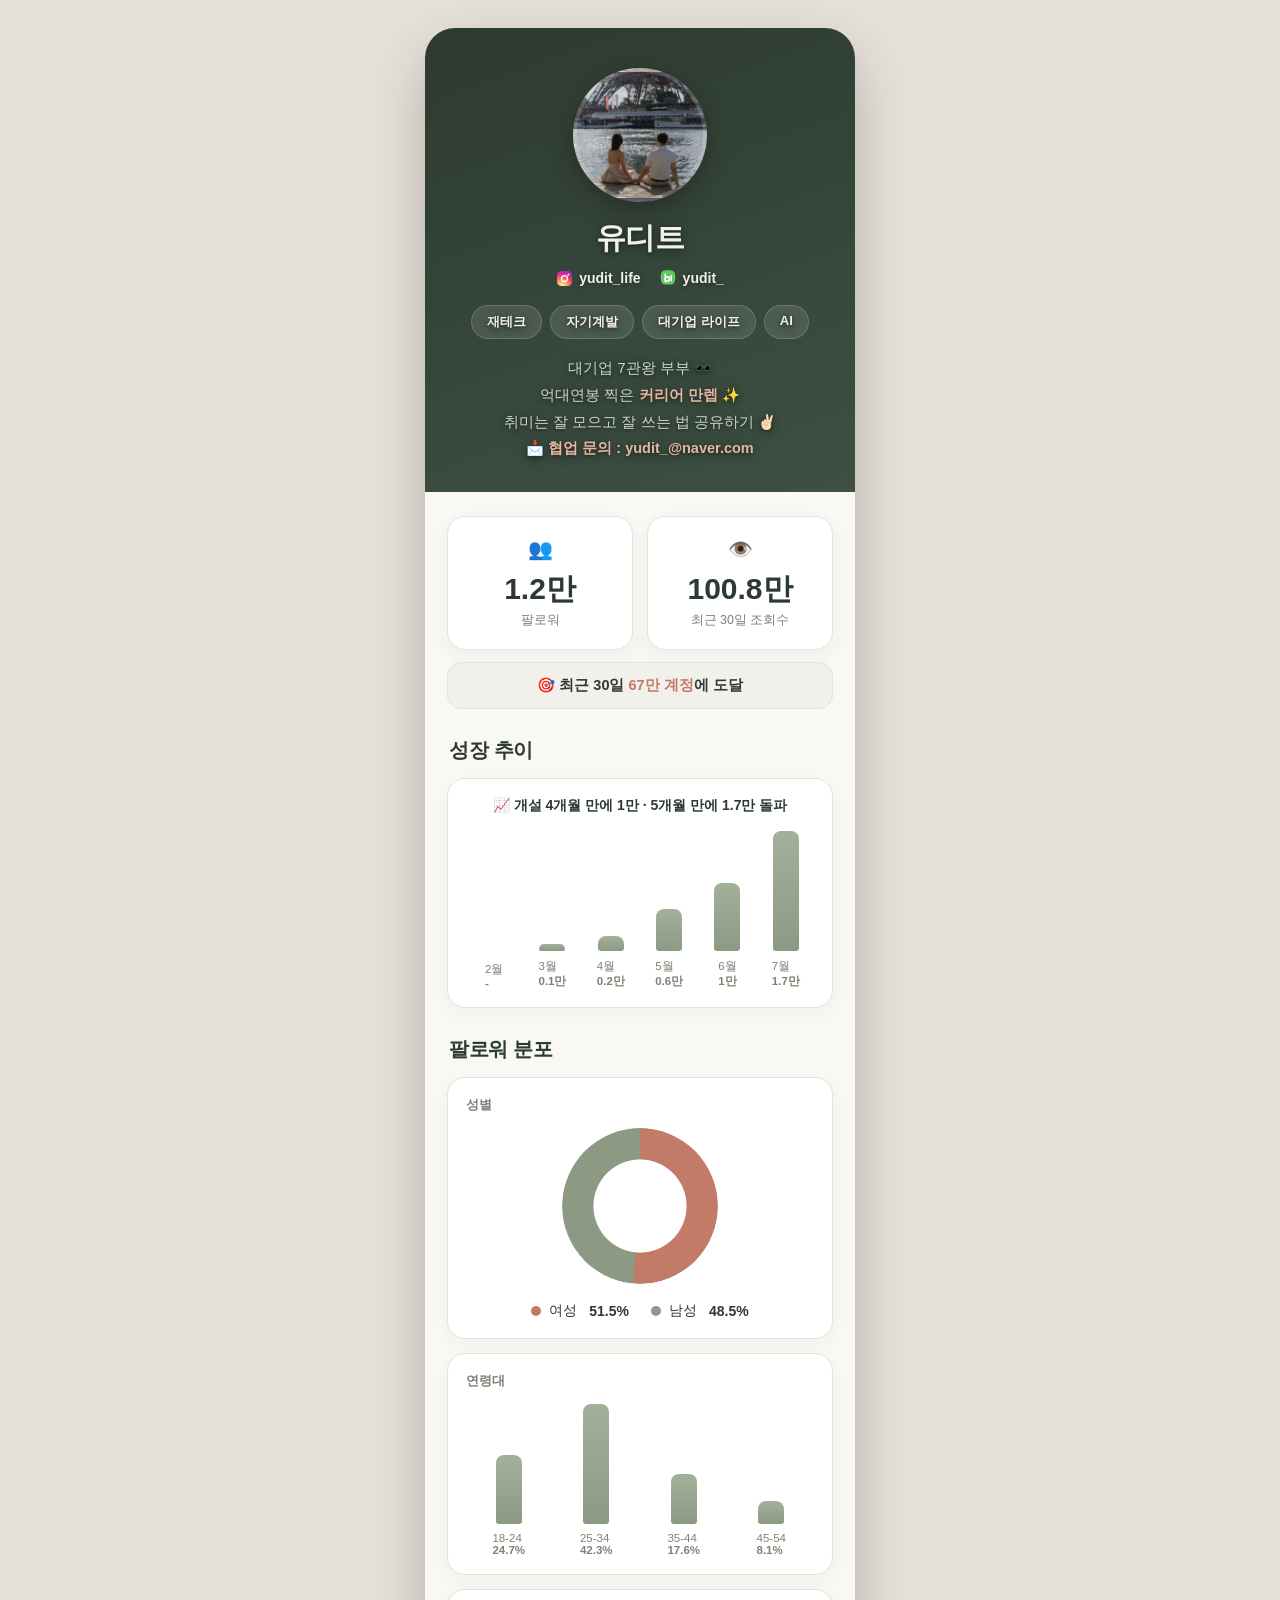
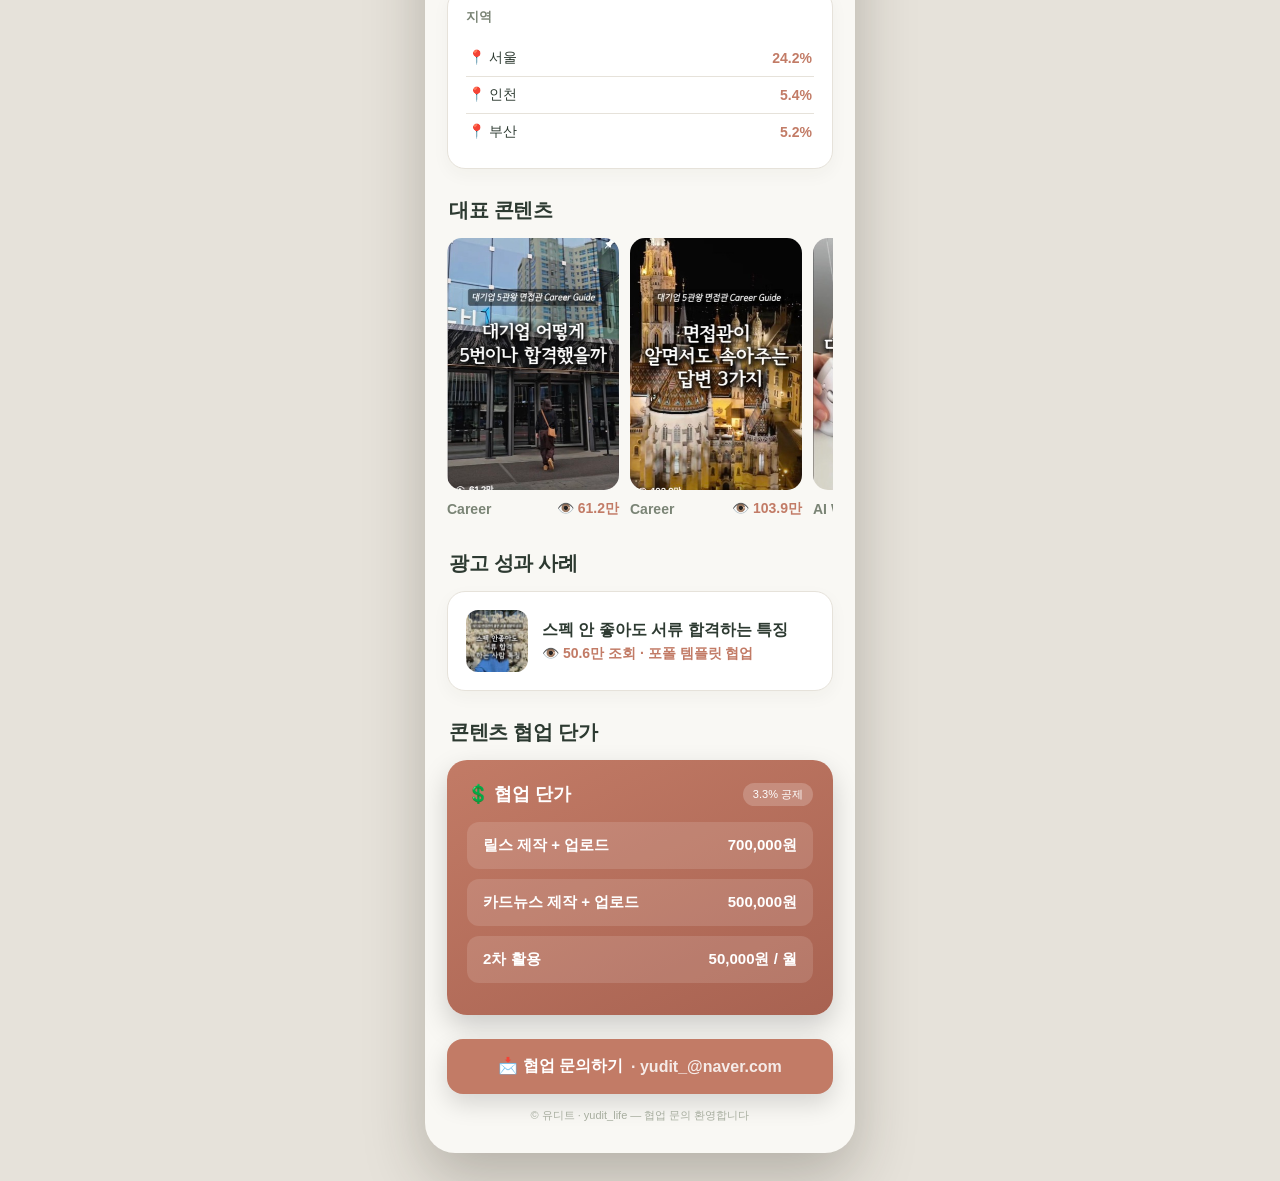
==== commit 47c6650c: "미디어킷: 막대가 글자 자리에 눌려 상한선이 같던 문제 + 성장 추이 최소~최대 펼침 Co-Authored-By: Claude Opus 5.5 <noreply@anthropic.c" ====
--- a/mediakit/index.html
+++ b/mediakit/index.html
@@ -46,8 +46,9 @@
   .legend li{list-style:none;font-size:14px;color:var(--ink);display:flex;align-items:center;gap:8px;}
   .dot{width:10px;height:10px;border-radius:50%;display:inline-block;}
 
-  .bars{display:flex;align-items:flex-end;gap:18px;height:120px;padding:0 8px;}
-  .bar-col{flex:1;display:flex;flex-direction:column;align-items:center;justify-content:flex-end;height:100%;}
+  .bars{display:flex;align-items:flex-end;gap:18px;padding:0 8px;}
+  .bar-col{flex:1;display:flex;flex-direction:column;align-items:center;justify-content:flex-end;}
+  .bar-area{height:120px;width:100%;display:flex;align-items:flex-end;justify-content:center;}
   .bar{width:26px;border-radius:8px 8px 3px 3px;background:var(--bar);}
   .bar-lab{font-size:11.5px;color:var(--grey);margin-top:8px;}
 
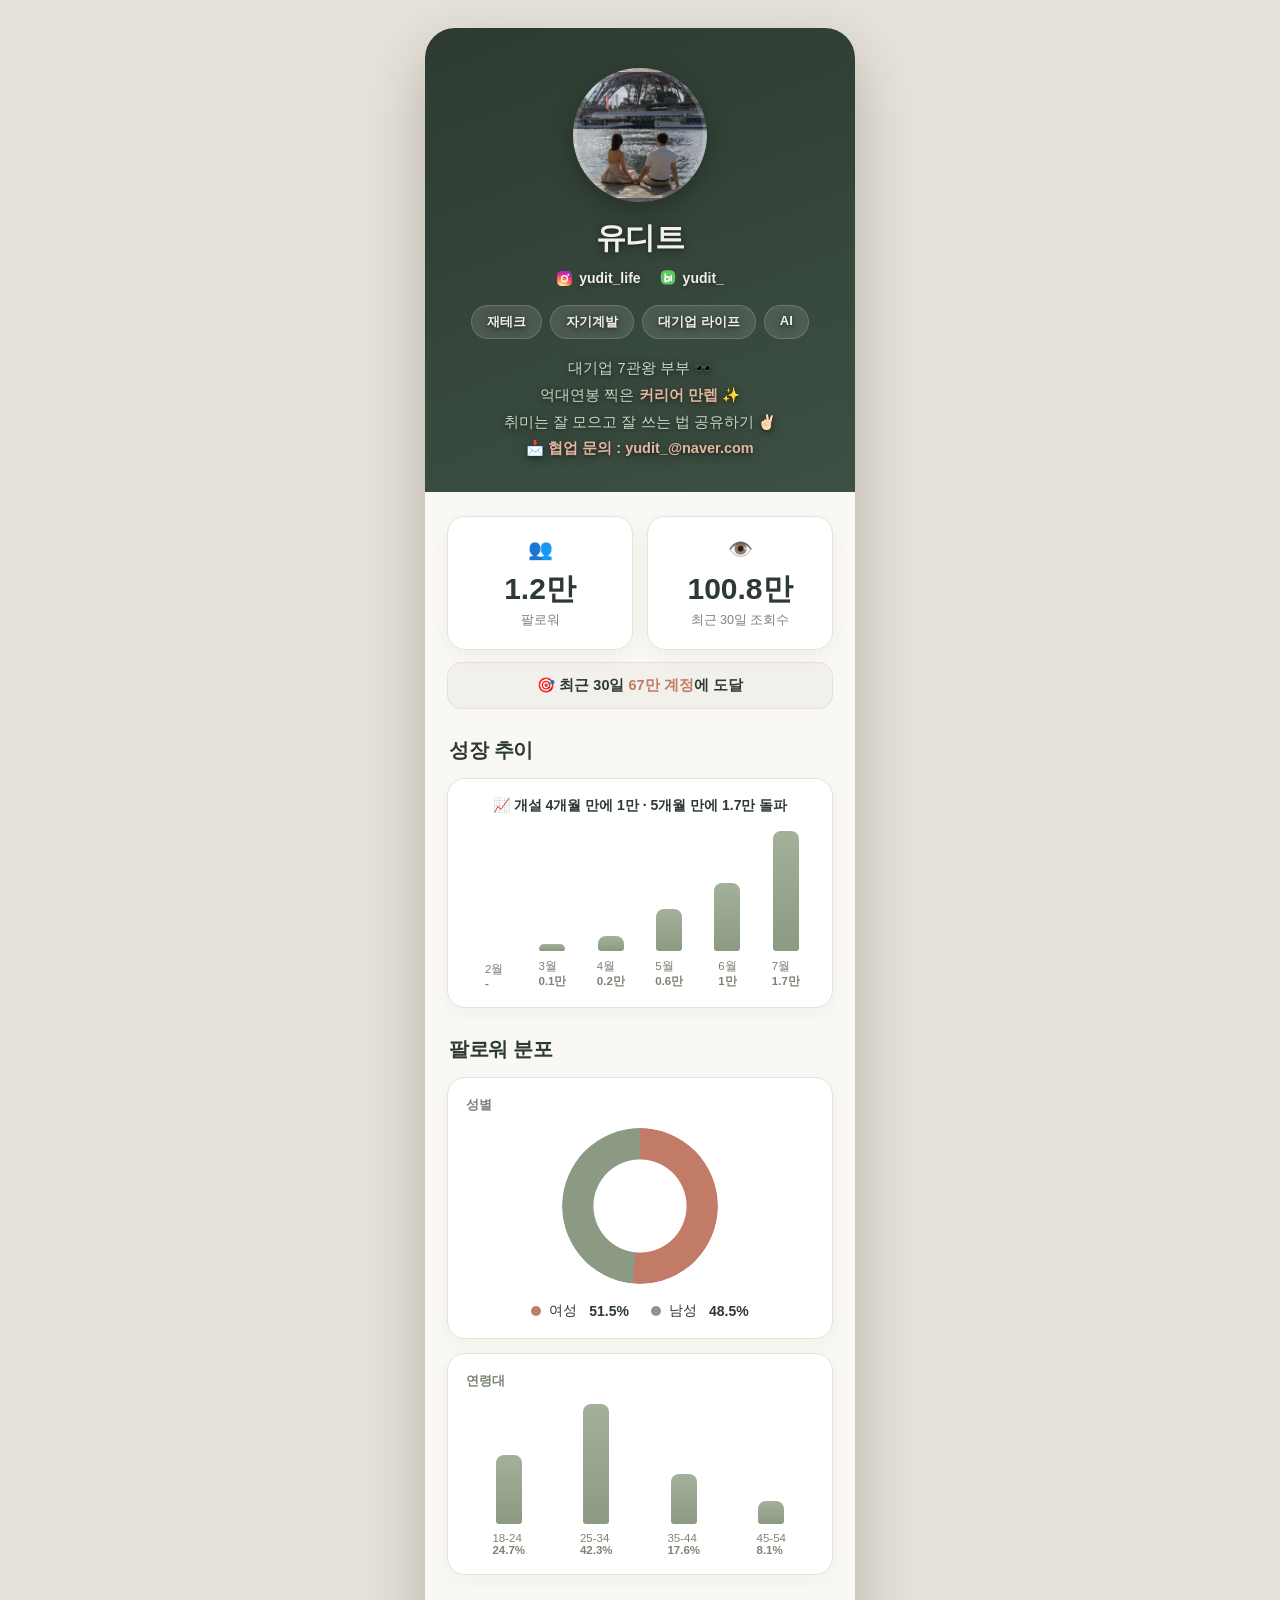
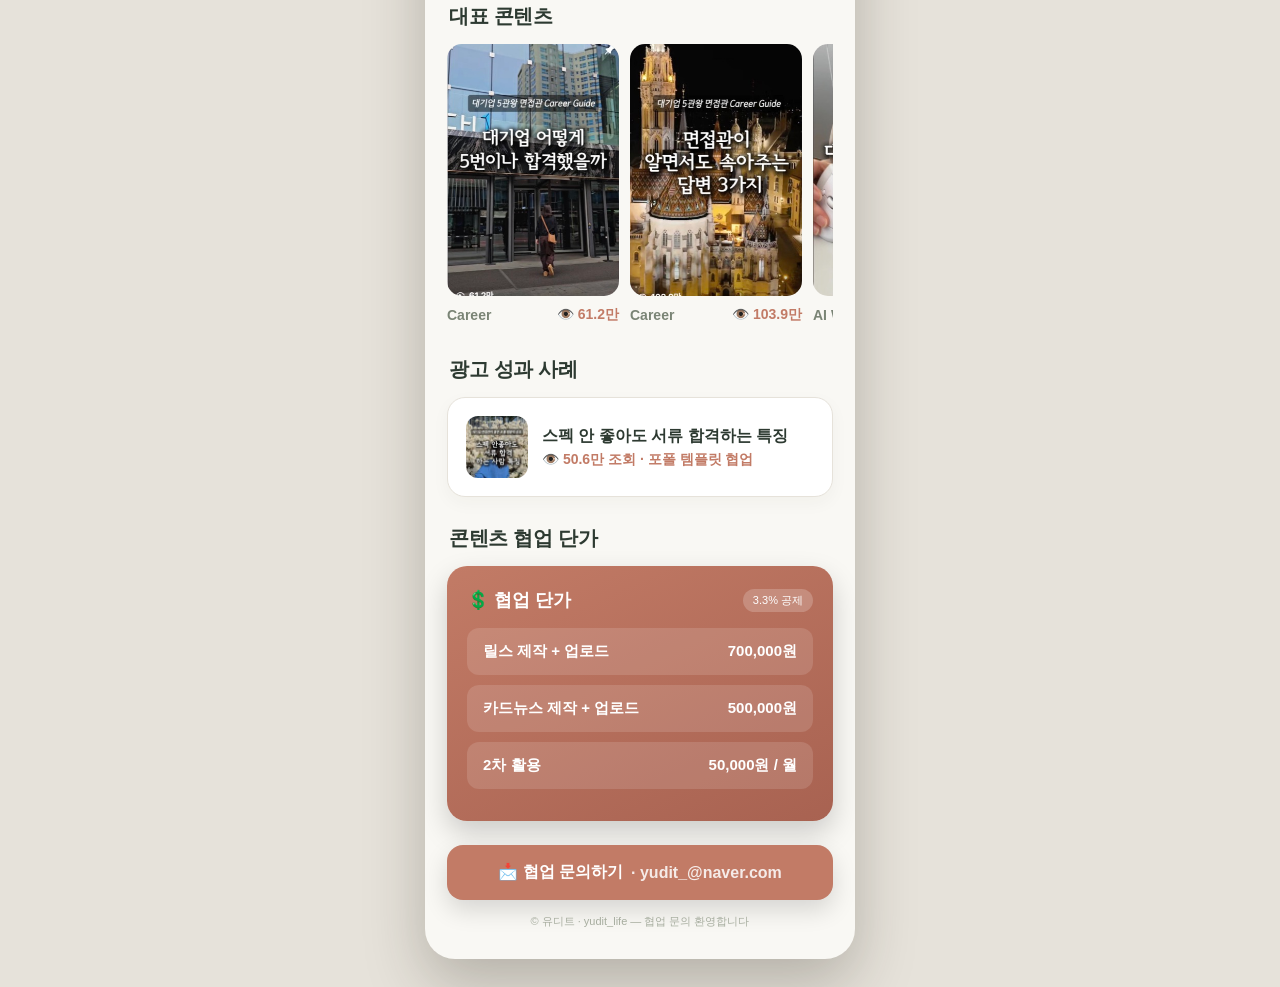
==== commit bbf4561b: "미디어킷에서 지역 항목 빼기 (페이지·기본화면·편집기) Co-Authored-By: Claude Opus 5.5 <noreply@anthropic.com>" ====
--- a/mediakit/index.html
+++ b/mediakit/index.html
@@ -143,12 +143,6 @@
         <div class="bar-col"><div class="bar" style="height:42%"></div><div class="bar-lab">35-44<br><b>17.6%</b></div></div>
         <div class="bar-col"><div class="bar" style="height:19%"></div><div class="bar-lab">45-54<br><b>8.1%</b></div></div>
       </div>
-    </div>
-    <div class="panel">
-      <div class="ttl">지역</div>
-      <div class="geo"><span>📍 서울</span><span class="v">24.2%</span></div>
-      <div class="geo"><span>📍 인천</span><span class="v">5.4%</span></div>
-      <div class="geo"><span>📍 부산</span><span class="v">5.2%</span></div>
     </div>
 
     <h2>대표 콘텐츠</h2>
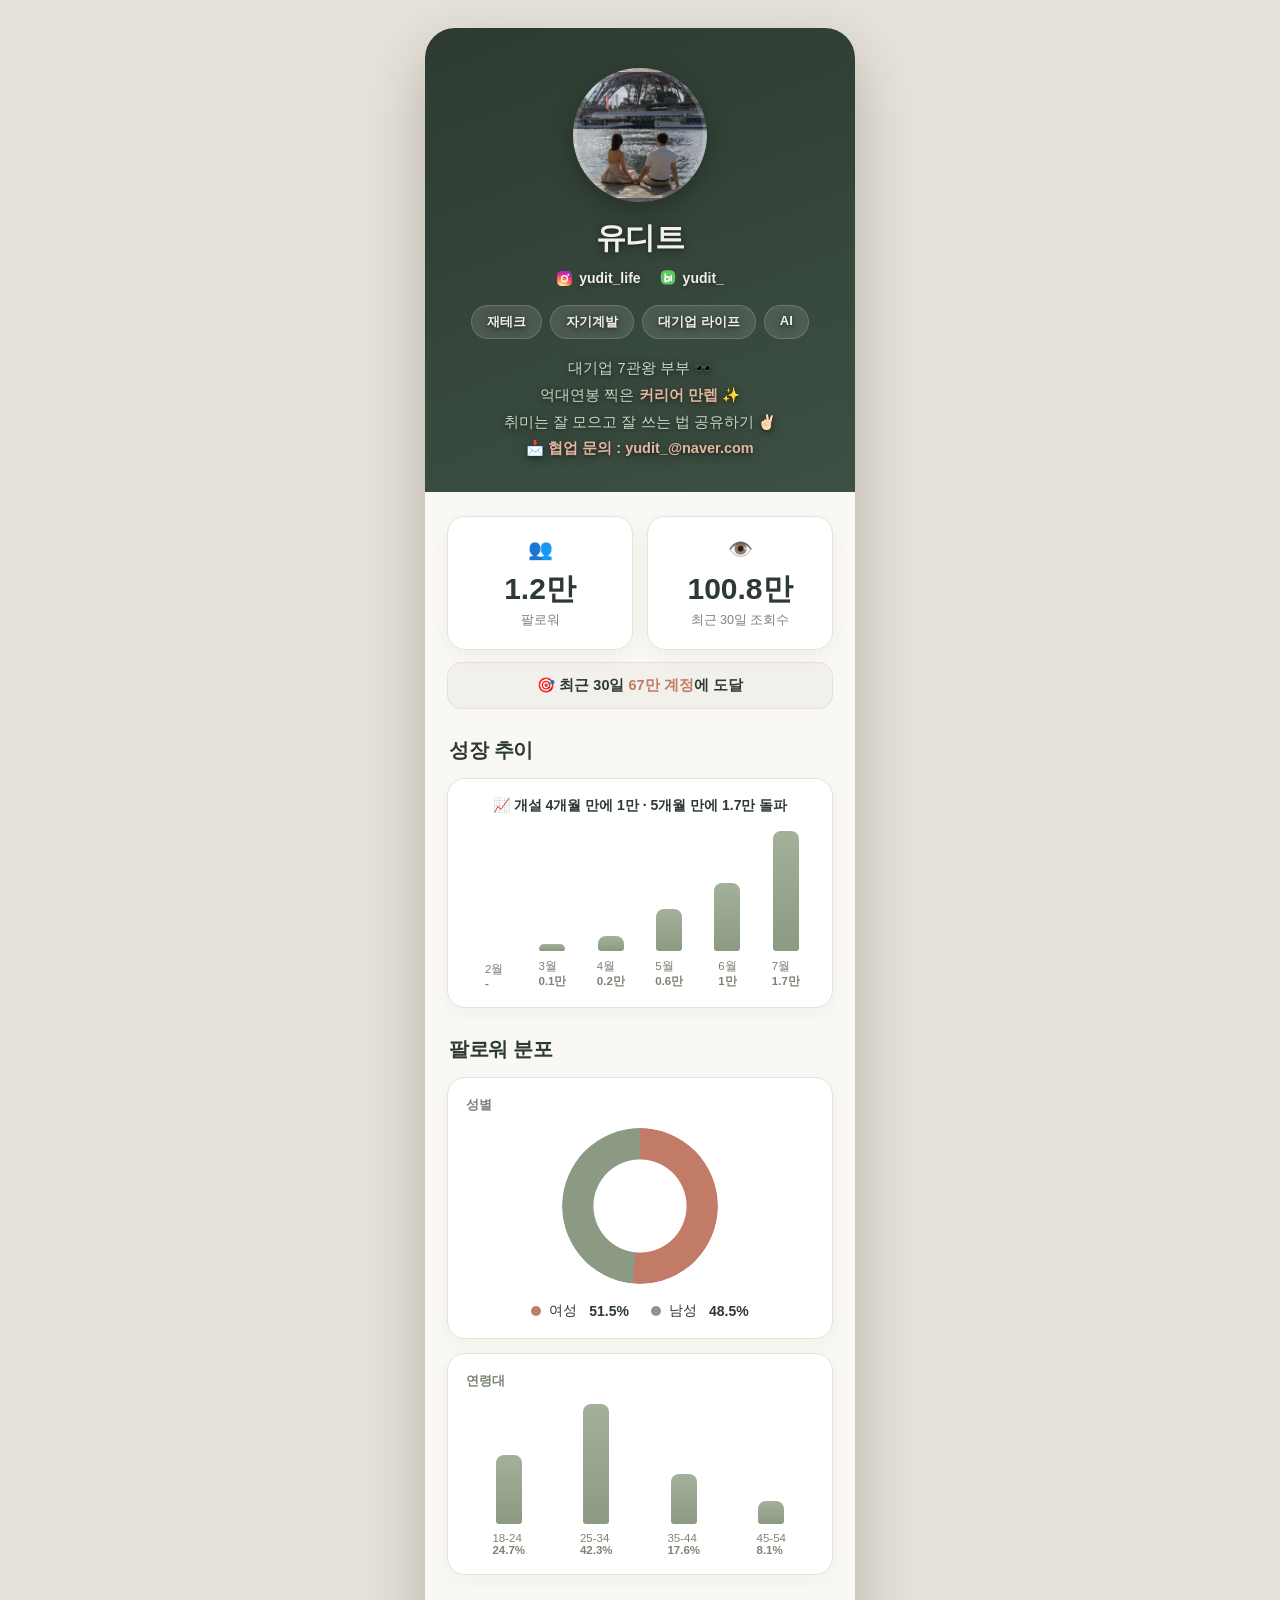
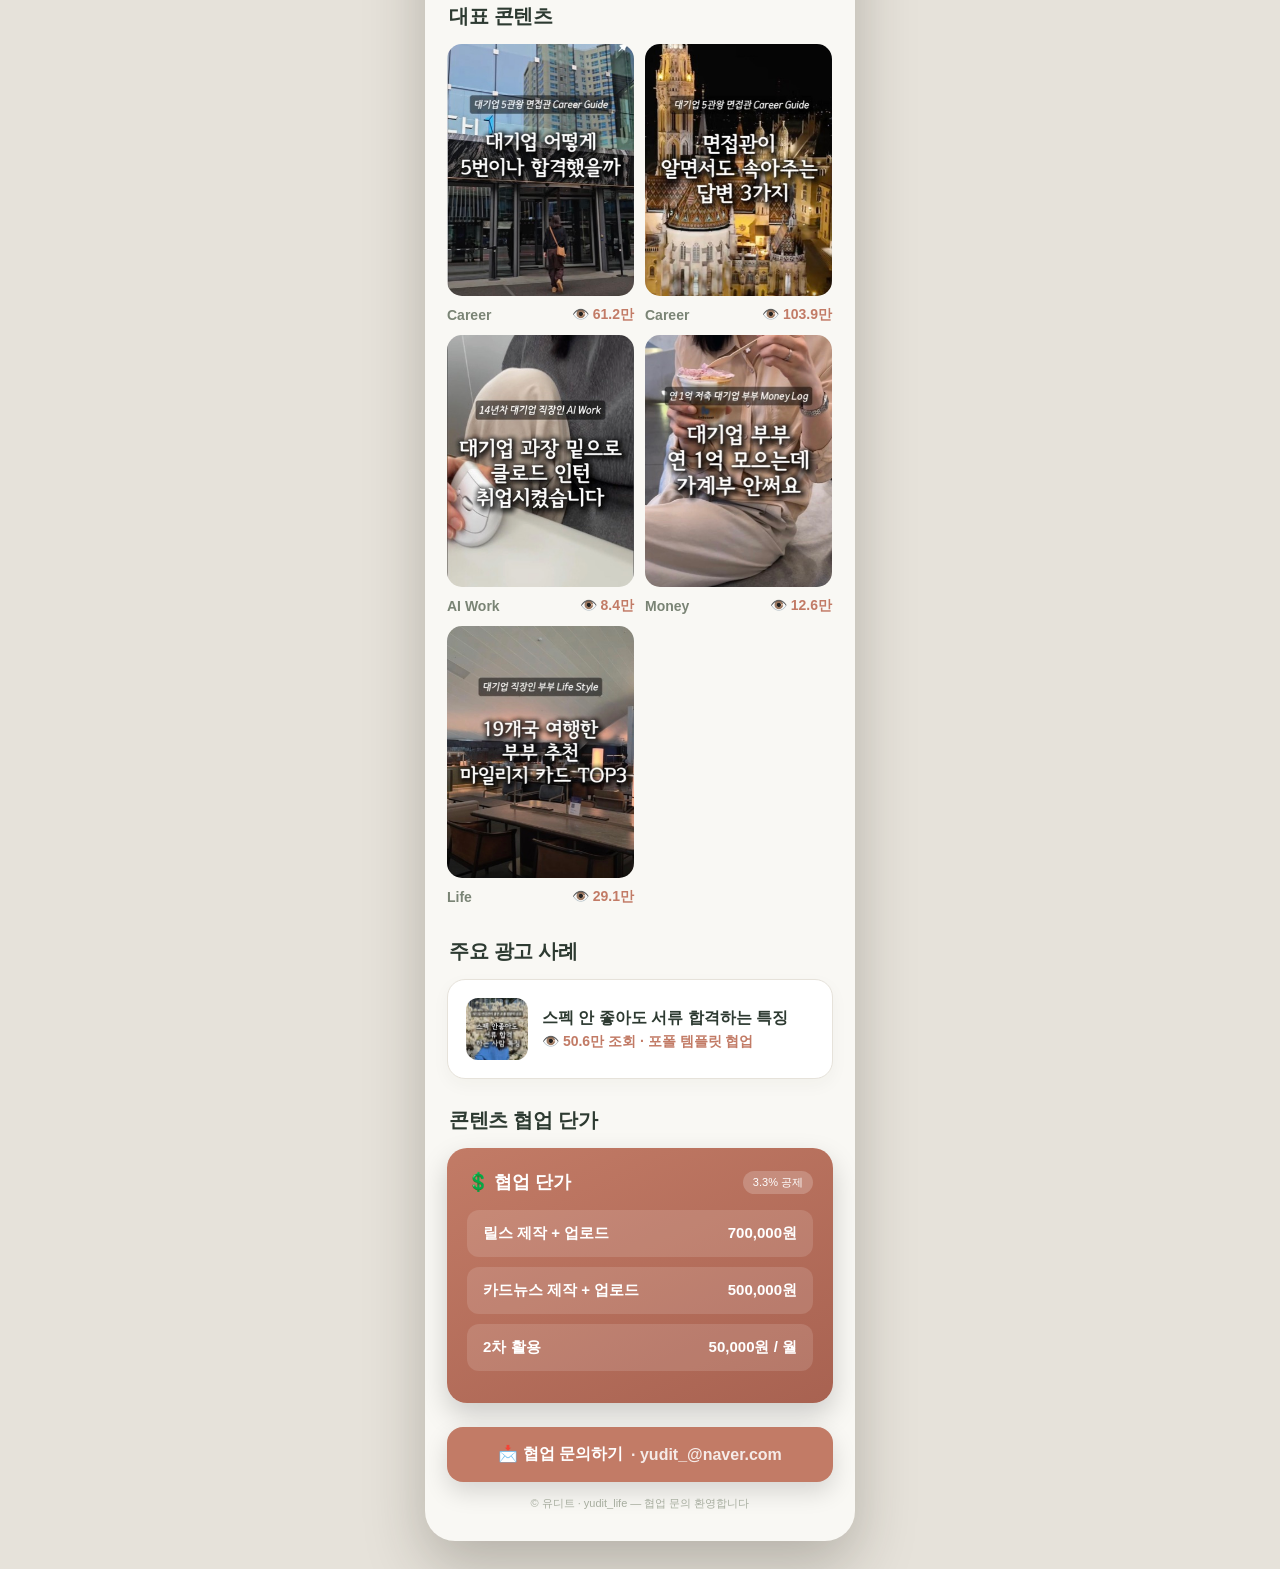
==== commit f24f8dfc: "미디어킷: 「주요 광고 사례」로 이름 변경 · 웹 대표 콘텐츠를 PDF처럼 2열로 Co-Authored-By: Claude Opus 5.5 <noreply@anthropic.com" ====
--- a/mediakit/index.html
+++ b/mediakit/index.html
@@ -70,8 +70,8 @@
   .updated{text-align:right;font-size:11px;color:var(--grey);margin-bottom:10px;font-weight:600;}
   .contact-em{font-weight:600;opacity:.85;}
 
-  .reels{display:flex;gap:11px;overflow-x:auto;padding-bottom:4px;}
-  .reel{flex:0 0 172px;}
+  .reels{display:flex;flex-wrap:wrap;gap:11px;padding-bottom:4px;}
+  .reel{flex:0 0 calc(50% - 6px);}
   .thumb{height:252px;border-radius:15px;display:flex;align-items:flex-end;padding:12px;color:#fff;font-weight:800;font-size:14px;line-height:1.25;}
   .reel .meta{display:flex;justify-content:space-between;align-items:center;margin-top:10px;font-size:14px;}
   .reel .cat{color:var(--grey);font-weight:600;}
@@ -153,7 +153,7 @@
       <div class="reel"><div class="thumb" style="background:url('reel4.png') center 18%/cover"></div><div class="meta"><span class="cat">Money</span><span class="view">👁️ 15.2만</span></div></div>
     </div>
 
-    <h2>광고 성과 사례</h2>
+    <h2>주요 광고 사례</h2>
     <div class="panel">
       <div class="case"><div class="pic" style="background:url('ad1.png') center 20%/cover"></div><div><div class="nm">스펙 안 좋아도 서류 합격하는 특징</div><div class="vw">👁️ 50.6만 조회 · 포폴 템플릿 협업</div></div></div>
     </div>
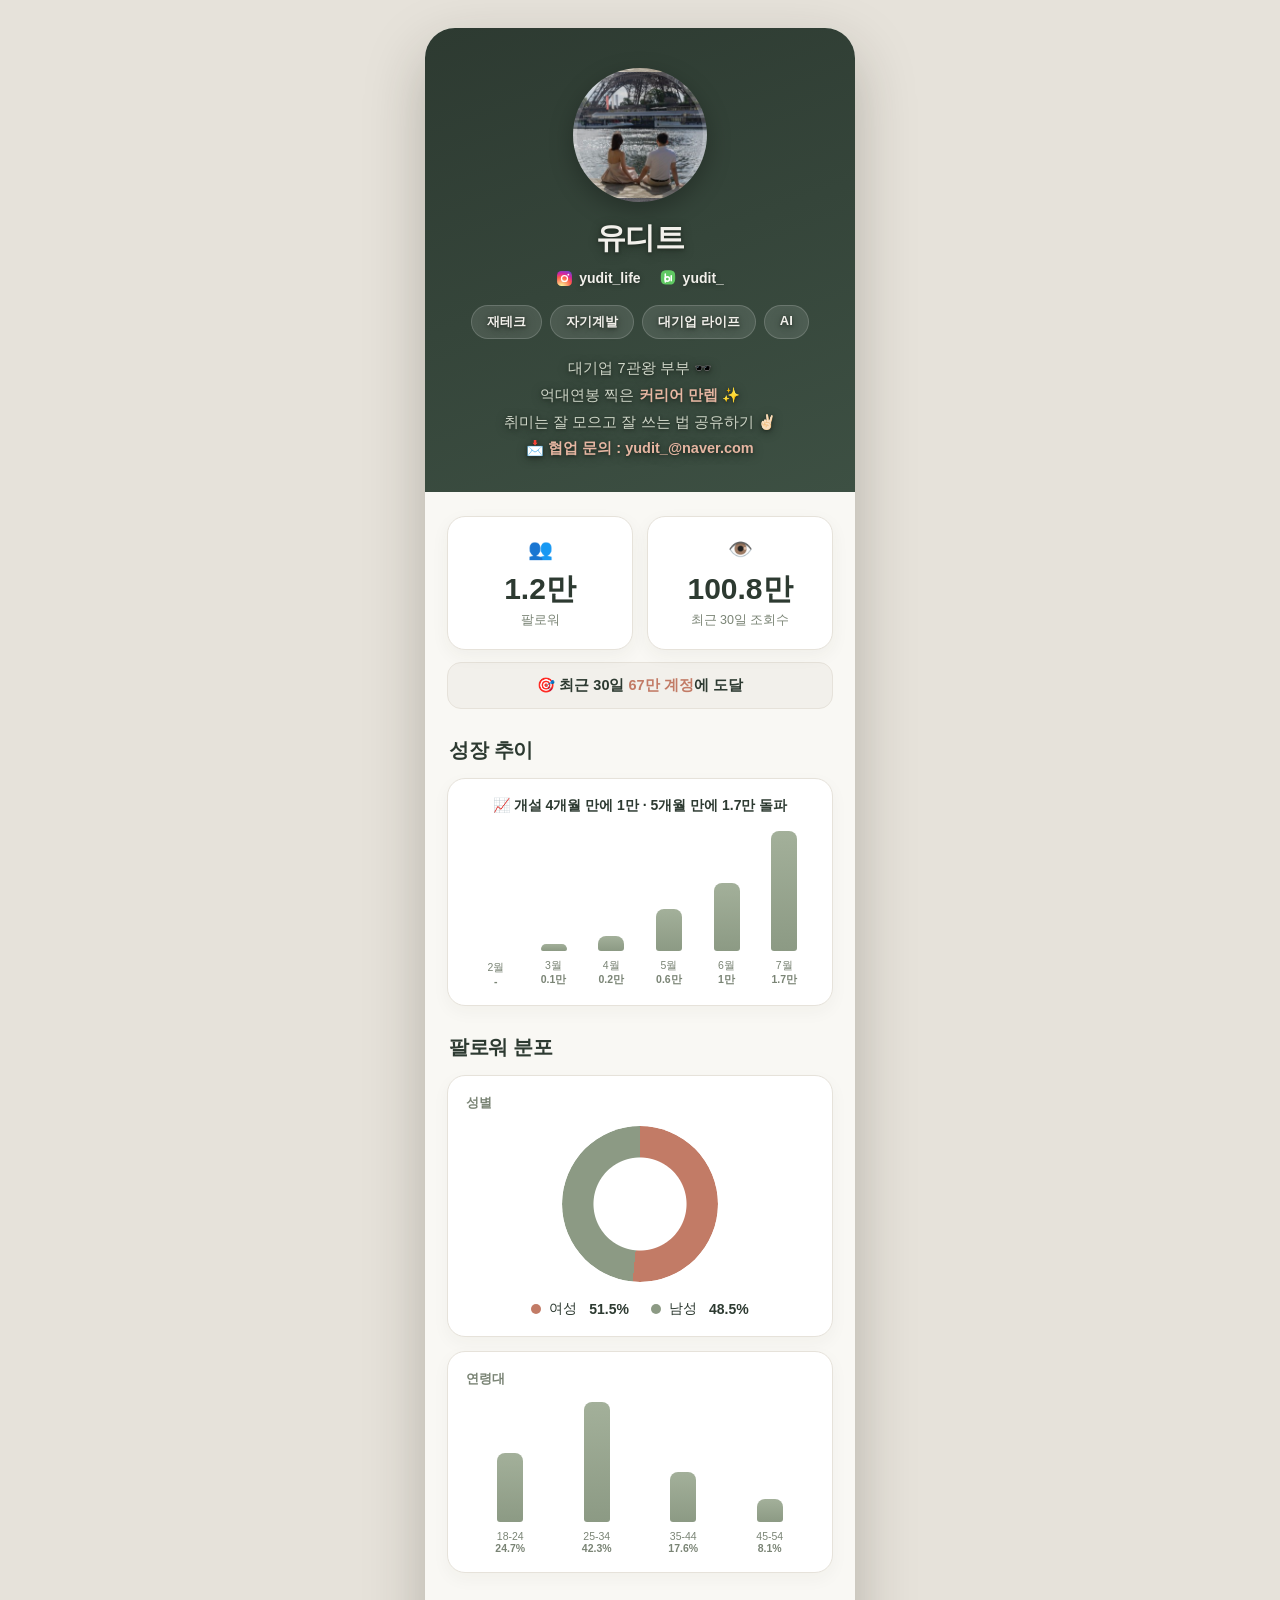
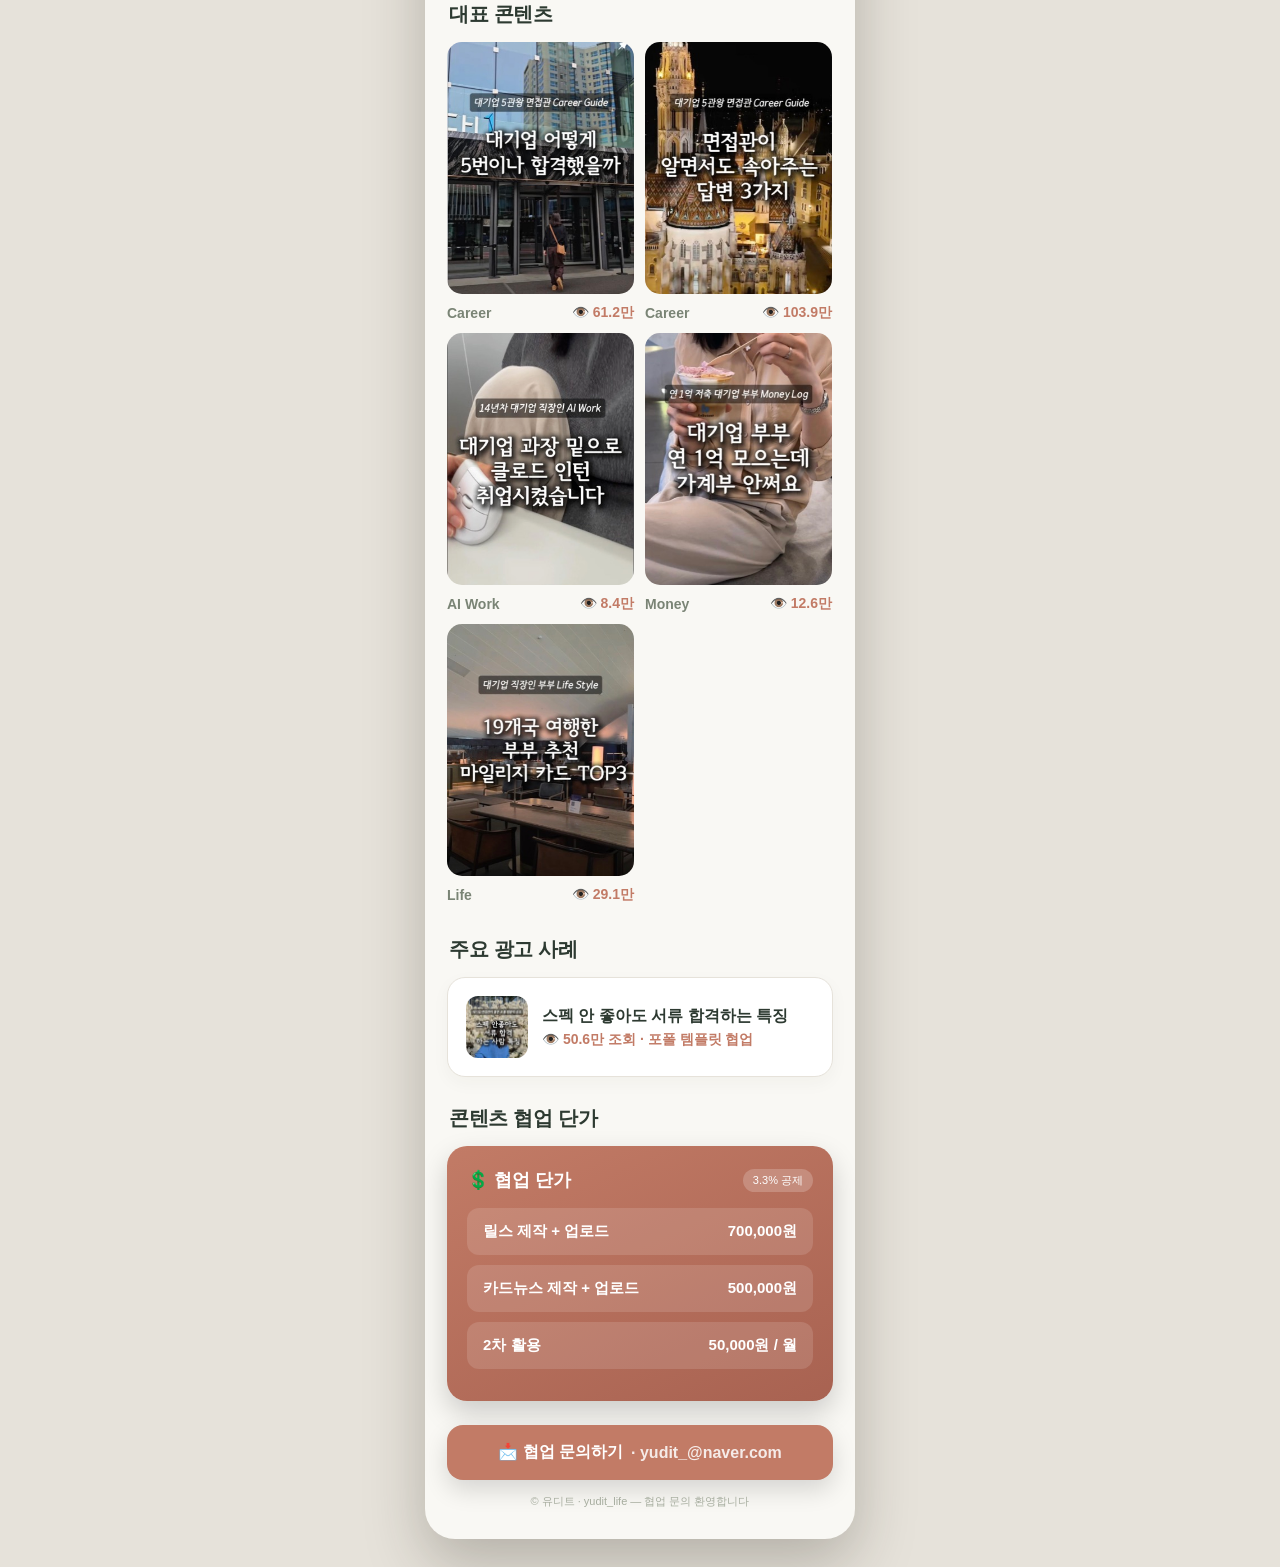
==== commit 2b71227d: "미디어킷: 대표 콘텐츠 6개까지만 노출 · 편집기 7번째부터 흐리게 · 성장 추이 막대 폭 맞춤 Co-Authored-By: Claude Opus 5.5 <noreply@anthr" ====
--- a/mediakit/index.html
+++ b/mediakit/index.html
@@ -46,11 +46,11 @@
   .legend li{list-style:none;font-size:14px;color:var(--ink);display:flex;align-items:center;gap:8px;}
   .dot{width:10px;height:10px;border-radius:50%;display:inline-block;}
 
-  .bars{display:flex;align-items:flex-end;gap:18px;padding:0 8px;}
-  .bar-col{flex:1;display:flex;flex-direction:column;align-items:center;justify-content:flex-end;}
+  .bars{display:flex;align-items:flex-end;gap:6px;padding:0 4px;}
+  .bar-col{flex:1;min-width:0;display:flex;flex-direction:column;align-items:center;justify-content:flex-end;}
   .bar-area{height:120px;width:100%;display:flex;align-items:flex-end;justify-content:center;}
-  .bar{width:26px;border-radius:8px 8px 3px 3px;background:var(--bar);}
-  .bar-lab{font-size:11.5px;color:var(--grey);margin-top:8px;}
+  .bar{width:100%;max-width:26px;border-radius:8px 8px 3px 3px;background:var(--bar);}
+  .bar-lab{font-size:10.5px;color:var(--grey);margin-top:8px;white-space:nowrap;text-align:center;}
 
   .geo{display:flex;justify-content:space-between;align-items:center;padding:9px 2px;font-size:14px;}
   .geo + .geo{border-top:1px solid var(--line);}
